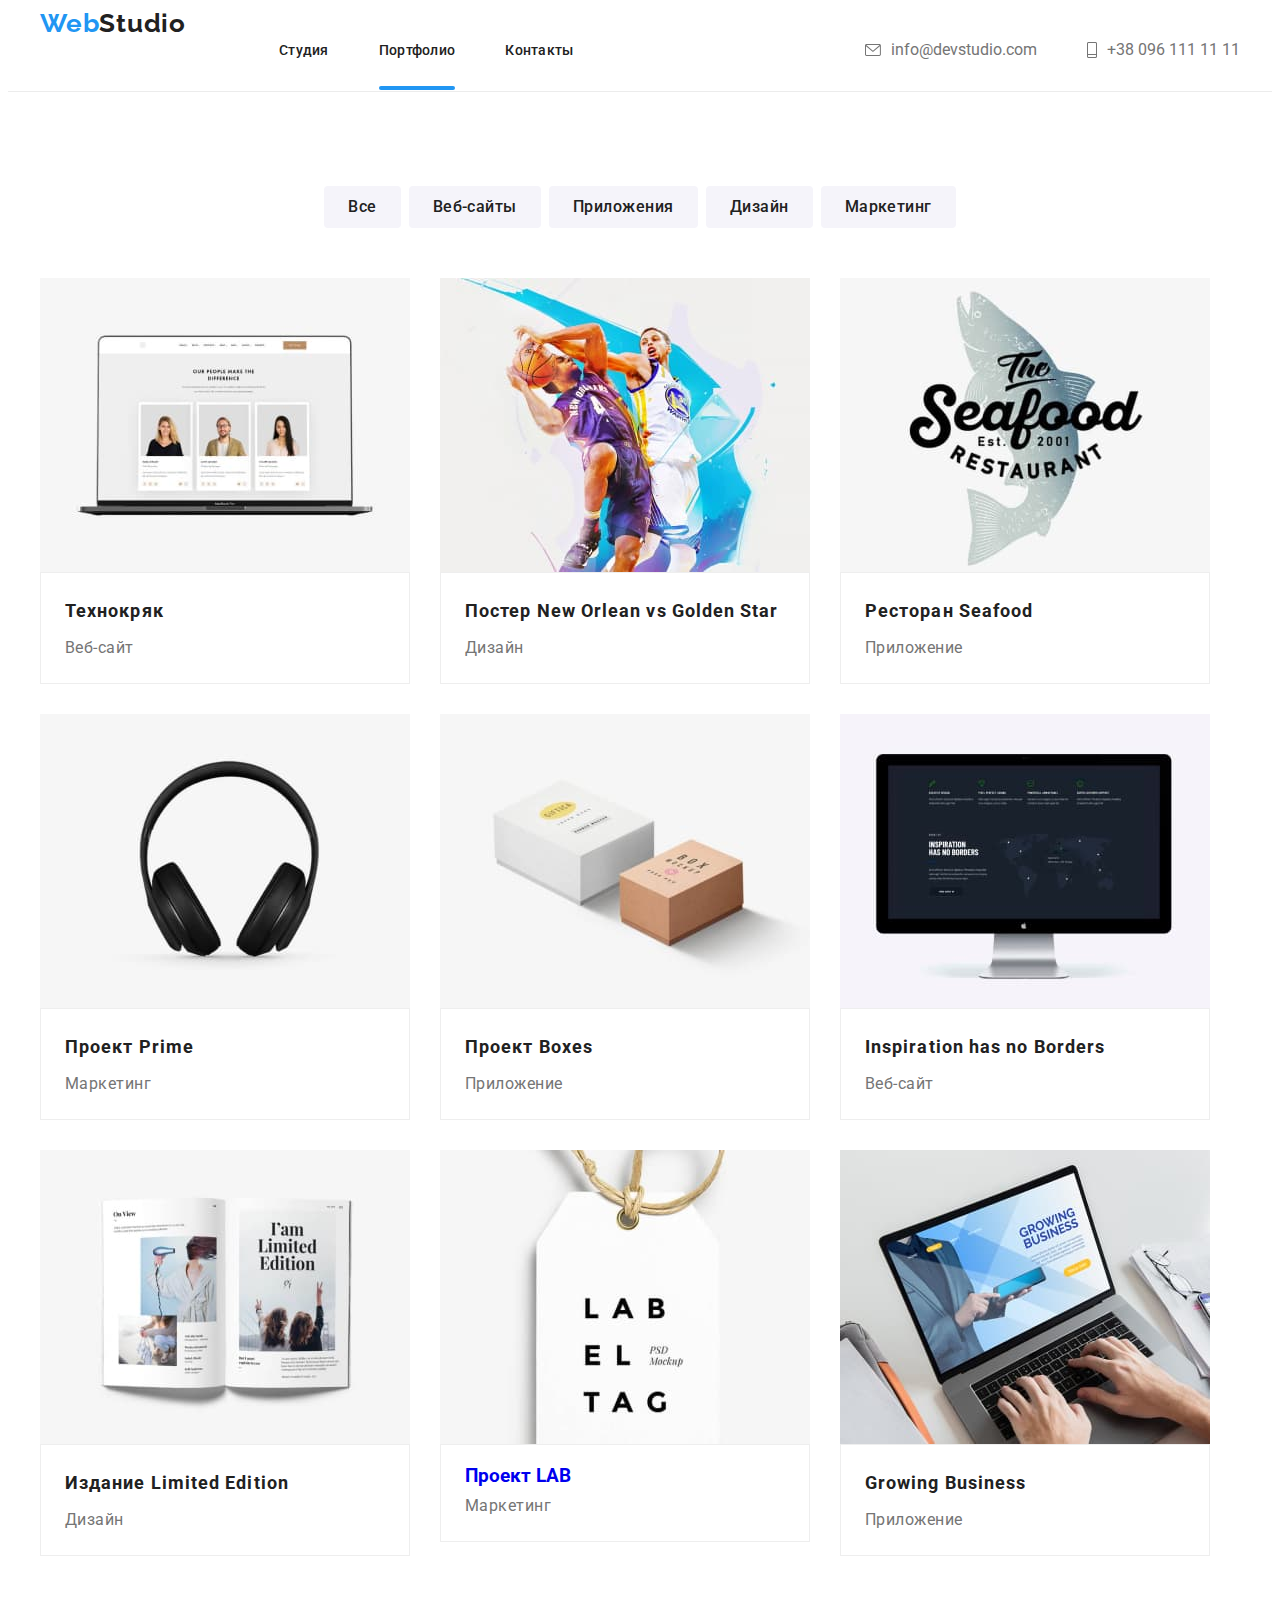
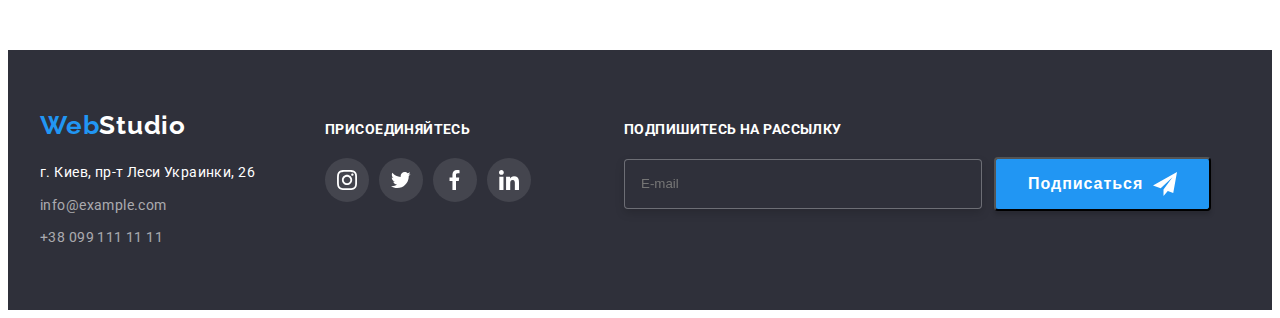
==== portfolio.html @ 409c5b89 "goit-markup-hw-07" ====
<!DOCTYPE html>
<html lang="ru">
<head>
    <meta charset="UTF-8">
    <meta http-equiv="X-UA-Compatible" content="IE=edge">
    <meta name="viewport" content="width=device-width, initial-scale=1.0">
    <title>Портфолио</title>
    <link rel="preconnect" href="https://fonts.googleapis.com">
    <link rel="preconnect" href="https://fonts.gstatic.com" crossorigin>
    <link href="https://fonts.googleapis.com/css2?family=Raleway:wght@700&family=Roboto:wght@400;500;700;900&display=swap"
        rel="stylesheet">
    <link rel="stylesheet" href="https://cdnjs.cloudflare.com/ajax/libs/modern-normalize/1.1.0/modern-normalize.min.css"
        integrity="sha512-wpPYUAdjBVSE4KJnH1VR1HeZfpl1ub8YT/NKx4PuQ5NmX2tKuGu6U/JRp5y+Y8XG2tV+wKQpNHVUX03MfMFn9Q=="
        crossorigin="anonymous" referrerpolicy="no-referrer" />
    <link rel="stylesheet" href="./css/main.min.css">
</head>

<body>
    <header class="header">
        <div class="container header-container">
            <nav class="header-nav">
                <a class="link header-nav__logo" href="/">Web<span class="header-nav-logo__studio">Studio</span></a>
                <ul class="list header-nav__list">
                    <li class="header-nav__item"><a class="link header-nav__link" href="./index.html">Студия</a></li>
                    <li class="header-nav__item"><a class="link header-nav__link current-link" href="">Портфолио</a></li>
                    <li class="header-nav__item"><a class="link header-nav__link" href="">Контакты</a></li>
                </ul>
            </nav>
            <div class="header-contacts">
                <ul class="list header-contacts__list">
                    <li class="header-contacts__item">
                        <a class="link header-contacts__icon-link" href="mailto:info@devstudio.com">
                            <svg class="header-contacts-icon-link__mail" width="16px" height="12px">
                                <use href="./images/icons.svg#icon-mail"></use>
                            </svg>
                            info@devstudio.com</a>
                    </li>
                
                    <li class="header-contacts__item">
                        <a class="link header-contacts__icon-link" href="tel:+380961111111">
                            <svg class="header-contacts-icon-link__phone" width="10px" height="16px">
                                <use href="./images/icons.svg#icon-phone"></use>
                            </svg>
                            +38 096 111 11 11
                        </a>
                    </li>
                
                </ul>
            </div>
        </div>
    </header>

    <main>
        <section class="section portfolio">
            <!--Этот заголовок будет спрятан-->
            <h1 class="portfolio__title visually-hidden">Портфолио</h1>
            <div class="container portfolio__buttons filter-buttons">
                <!--Этот заголовок будет спрятан-->
                <h2 class="filter-buttons__title visually-hidden">Кнопки фильтра</h2>
                <ul class="list filter-button__list">
                    <li class="filter-button__item"><button class="filter-button__button" type="button">Все</button></li>
                    <li  class="filter-button__item"><button class="filter-button__button" type="button">Веб-сайты</button></li>
                    <li  class="filter-button__item"><button class="filter-button__button" type="button">Приложения</button></li>
                    <li  class="filter-button__item"><button class="filter-button__button" type="button">Дизайн</button></li>
                    <li  class="filter-button__item"><button class="filter-button__button" type="button">Маркетинг</button></li>
                </ul><!--Этот заголовок будет спрятан-->
            </div>

            <div class="container portfolio-examples">
                <h2 class="portfolio-examples__main-title visually-hidden">Пpимеры работ</h2>
                <ul class="list portfolio-examples__list">
                    <li class="portfolio-examples__item">
                        <a class="link portfolio-examples__link" href="/">
                            <div class="portfolio-examples__item-wrapp">
                                <img src="./images/portfolio1.jpg" alt="Открытый ноутбук" width="370" height="294"/>
                                <p class="portfolio-examples-item__text">Технокряк это современная площадка распространения коронавируса. Компании используют эту
                                платформу для цифрового шпионажа и атак на защищённые сервера конкурентов.</p>
                            </div>
                            <div class="portfolio-examples__card">
                                <h3 class="portfolio-examples-card__title">Технокряк</h3>
                                <p class="portfolio-examples-card__text">Веб-сайт</p>
                            </div>
                        </a>
                    </li>

                    <li class="portfolio-examples__item">                                            
                        <a class="link portfolio-examples__link" href="/">
                            <div class="portfolio-examples__item-wrapp">
                                <img src="./images/portfolio2.jpg" alt="Два баскетболиста с мячем" width="370" height="294"/>
                                <p class="portfolio-examples-item__text">Технокряк это современная площадка распространения коронавируса. Компании используют эту
                                    платформу для цифрового шпионажа и атак на защищённые сервера конкурентов.</p>
                            </div>
                            <div class="portfolio-examples__card">
                                <h3 class="portfolio-examples-card__title">Постер New Orlean vs Golden Star</h3>
                                <p class="portfolio-examples-card__text">Дизайн</p>
                            </div> 
                        </a>
                    </li>

                    <li class="portfolio-examples__item">
                        <a class="link portfolio-examples__link" href="/">
                            <div class="portfolio-examples__item-wrapp">
                                <img src="./images/portfolio3.jpg" alt="Название ресторана с рыбой на заднем фоне" width="370" height="294"/>
                                <p class="portfolio-examples-item__text">Технокряк это современная площадка распространения коронавируса. Компании используют эту
                                    платформу для цифрового шпионажа и атак на защищённые сервера конкурентов.</p>
                            </div>
                            <div class="portfolio-examples__card">
                                <h3 class="portfolio-examples-card__title">Ресторан Seafood</h3>
                                <p class="portfolio-examples-card__text">Приложение</p>
                            </div>
                        </a>
                    </li>

                     <li class="portfolio-examples__item">
                         <a class="link portfolio-examples__link" href="/">
                            <div class="portfolio-examples__item-wrapp">
                                <img src="./images/portfolio4.jpg" alt="Наушники" width="370" height="294"/>
                                <p class="portfolio-examples-item__text">Технокряк это современная площадка распространения коронавируса. Компании используют эту
                                платформу для цифрового шпионажа и атак на защищённые сервера конкурентов.</p>
                            </div>
                            <div class="portfolio-examples__card">
                                <h3 class="portfolio-examples-card__title">Проект Prime</h3>
                                <p class="portfolio-examples-card__text">Маркетинг</p>
                            </div>
                        </a>
                     </li>

                    <li class="portfolio-examples__item">
                        <a class="link portfolio-examples__link" href="/">
                            <div class="portfolio-examples__item-wrapp">
                                <img src="./images/portfolio5.jpg" alt="Две коробочки на белом фоне" width="370" height="294"/>
                                <p class="portfolio-examples-item__text">Технокряк это современная площадка распространения коронавируса. Компании используют эту
                                платформу для цифрового шпионажа и атак на защищённые сервера конкурентов.</p>
                            </div>
                            <div class="portfolio-examples__card">
                                <h3 class="portfolio-examples-card__title">Проект Boxes</h3>
                                <p class="portfolio-examples-card__text">Приложение</p>
                            </div>
                        </a>
                    </li>

                    <li class="portfolio-examples__item">
                        <a class="link portfolio-examples__link" href="/">
                            <div class="portfolio-examples__item-wrapp">
                                <img src="./images/portfolio6.jpg" alt="Включеный монитор компютера" width="370" height="294"/>
                                <p class="portfolio-examples-item__text">Технокряк это современная площадка распространения коронавируса. Компании используют эту
                                платформу для цифрового шпионажа и атак на защищённые сервера конкурентов.</p>
                            </div>
                            <div class="portfolio-examples__card">
                                <h3 lang="en" class="portfolio-examples-card__title">Inspiration has no Borders</h3>
                                <p class="portfolio-examples-card__text">Веб-сайт</p>
                            </div>
                        </a> 
                    </li>

                    <li class="portfolio-examples__item">
                        <a class="link portfolio-examples__link" href="/">
                            <div class="portfolio-examples__item-wrapp">
                                <img src="./images/portfolio7.jpg" alt="Открытый журнал" width="370" height="294"/>
                                <p class="portfolio-examples-item__text">Технокряк это современная площадка распространения коронавируса. Компании используют эту
                                платформу для цифрового шпионажа и атак на защищённые сервера конкурентов.</p>
                            </div>
                            <div class="portfolio-examples__card">
                                <h3 class="portfolio-examples-card__title">Издание Limited Edition</h3>
                                <p class="portfolio-examples-card__text">Дизайн</p>
                            </div>
                        </a>
                    </li>

                    <li class="portfolio-examples__item">
                        <a class="link portfolio-examples__link" href="/">
                            <div class="portfolio-examples__item-wrapp">
                                <img src="./images/portfolio8.jpg" alt="Бирка" width="370" height="294"/>
                                <p class="portfolio-examples-item__text">Технокряк это современная площадка распространения коронавируса. Компании используют эту
                                платформу для цифрового шпионажа и атак на защищённые сервера конкурентов.</p>
                            </div>
                            <div class="portfolio-examples__card">
                                <h3 class=portfolio-examples-card__title">Проект LAB</h3>
                                <p class="portfolio-examples-card__text">Маркетинг</p>
                            </div>
                        </a>
                    </li>

                    <li class="portfolio-examples__item">
                        <a class="link portfolio-examples__link" href="/">
                            <div class="portfolio-examples__item-wrapp">
                                <img src="./images/portfolio9.jpg" alt="Кто-то работает за ноутбуком" width="370" height="294"/>
                                <p class="portfolio-examples-item__text">Технокряк это современная площадка распространения коронавируса. Компании используют эту
                                    платформу для цифрового шпионажа и атак на защищённые сервера конкурентов.</p>
                            </div>
                            <div class="portfolio-examples__card">
                                <h3 lang="en" class="portfolio-examples-card__title">Growing Business</h3>
                                <p class="portfolio-examples-card__text">Приложение</p>
                            </div>
                        </a>
                    </li>
                </ul>
            </div>
        </section>
    </main>
    <footer class="footer">
        <div class="container footer__wrap">
            <div class="footer__list">
                <address class="footer-list__address address">
                    <a class="link address__logo" href="/">Web<span class="address-logo__studio">Studio</span></a>
                    <ul class="list address__list">
                        <li class="address-list__item">
                            <a class="link address-list__maps" href="https://goo.gl/maps/sPVmuzEyMVxs1MJm6">г. Киев, пр-т Леси
                                Украинки, 26</a>
                        </li>
                        <li class="address-list__item">
                            <a class="link address-list__mail" href="mailto:info@example.com">info@example.com</a>
                        </li>
                        <li class="address-list__item">
                            <a class="link address-list__tel" href="tel:+380991111111">+38 099 111 11 11</a>
                        </li>
                    </ul>
                </address>
            </div>
            <div class="footer-social__wrap">
                <p class="footer-social__text">присоединяйтесь</p>
                <ul class="list footer-social__list social-list_background-dark">
                    <li class="footer-social__item">
                        <a class="footer-social__link" href="/">
                            <svg class="footer-social__icon">
                                <use href="./images/icons.svg#icon-instagram"></use>
                            </svg>
                        </a>
                    </li>
                    <li class="footer-social__item">
                        <a class="footer-social__link" href="/">
                            <svg class="footer-social__icon">
                                <use href="./images/icons.svg#icon-twitter"></use>
                            </svg>
                        </a>
                    </li>
            
                    <li class="footer-social__item">
                        <a class="footer-social__link" href="/">
                            <svg class="footer-social__icon">
                                <use href="./images/icons.svg#icon-facebook"></use>
                            </svg>
                        </a>
                    </li>
            
                    <li class="footer-social__item">
                        <a class="footer-social__link" href="/">
                            <svg class="footer-social__icon">
                                <use href="./images/icons.svg#icon-linkedin"></use>
                            </svg>
                        </a>
                    </li>
                </ul>
            </div>

            <div class="subscription__wrap">
                <p class="subscription__text">Подпишитесь на рассылку</p>
                <form action="#" class="subscription__form">
                    <input type="mail" name="subscription" placeholder="E-mail" class="subscription-form__input" />
                    <button type="submit" class="buton main-button subscription-form__button">Подписаться
                        <svg class="subscription-form-button__send" width="24" height="24">
                            <use href="./images/icons.svg#icon-send"></use>
                        </svg>
                    </button>
                </form>
            </div>
        </div>
    </footer>
</body>

</html>
---- css/main.min.css ----
:root{--main-title-color: #212121;--second-title-color: #ffffff;--third-title-color: #212121;--main-text-color: #757575;--second-text-color: #212121;--third-text-color: #ffffff;--fourth-text-color: rgba(255, 255, 255, 0.6);--accent-color: #2196f3;--main-button-color: #ffffff;--main-header-text-color: #212121;--second-header-text-color: #757575;--main-icon-color: #757575;--second-icon-color: #ffffff;--background-main-color: #f5f4fa;--background-second-color: #ffffff}body{font-family:"Roboto", sans-serif;color:#757575}p,h1,h2,h3,h4,h5,h6{margin:0}ul{margin:0;padding:0}.container{width:1200px;padding-left:15px;padding-right:15px;margin:0 auto}button.button{cursor:pointer;min-width:200px;min-height:50px}img{display:block}.list{list-style:none}.link{text-decoration:none}.visually-hidden{position:absolute;white-space:nowrap;width:1px;height:1px;overflow:hidden;border:0;padding:0;clip:rect(0 0 0 0);-webkit-clip-path:inset(50%);clip-path:inset(50%);margin:-1px}.section{padding-top:94px;padding-bottom:94px}.header{border-bottom:1px solid #ececec}.header-container{display:-webkit-box;display:-ms-flexbox;display:flex;-webkit-box-align:center;-ms-flex-align:center;align-items:center}.header-nav__logo{font-family:Raleway;font-weight:700;font-size:26px;line-height:1.19;letter-spacing:0.03em;color:var(--accent-color);padding:25 0}.header-nav-logo__studio{margin-right:93px;color:var(--main-header-text-color)}.header-nav__list{display:-webkit-box;display:-ms-flexbox;display:flex;-webkit-box-align:center;-ms-flex-align:center;align-items:center}.header-nav{display:-webkit-box;display:-ms-flexbox;display:flex}.header-nav__item{padding:32px 0}.header-nav__item:not(:last-child){margin-right:50px}.header-nav__link{position:relative;color:var(--main-header-text-color);font-weight:500;font-size:14px;line-height:1.14;letter-spacing:0.02em;-webkit-transition-property:color;transition-property:color;-webkit-transition-duration:250ms;transition-duration:250ms;-webkit-transition-timing-function:cubic-bezier(0.4, 0, 0.2, 1);transition-timing-function:cubic-bezier(0.4, 0, 0.2, 1)}.header-nav__link:focus,.header-nav__link:hover{color:var(--accent-color)}.current-link::after{position:absolute;content:"";width:100%;height:4px;background-color:var(--accent-color);border-radius:2px;display:block;bottom:0}.header-nav__item .header-contacts__list a{font-weight:500;font-size:14px;line-height:1.14;letter-spacing:0.02em;color:var(--second-header-text-color)}.header-contacts__list{display:-webkit-box;display:-ms-flexbox;display:flex;-webkit-box-pack:center;-ms-flex-pack:center;justify-content:center;-webkit-box-align:center;-ms-flex-align:center;align-items:center;margin:0}.header-contacts-icon-link__mail,.header-contacts-icon-link__phone{fill:currentColor;margin-right:10px}.header-contacts__icon-link{display:-webkit-box;display:-ms-flexbox;display:flex;-webkit-box-pack:center;-ms-flex-pack:center;justify-content:center;-webkit-box-align:center;-ms-flex-align:center;align-items:center;padding:32px 0;margin-bottom:0;color:var(--main-icon-color);-webkit-transition-property:color;transition-property:color;-webkit-transition-duration:250ms;transition-duration:250ms;-webkit-transition-timing-function:cubic-bezier(0.4, 0, 0.2, 1);transition-timing-function:cubic-bezier(0.4, 0, 0.2, 1)}.header-contacts__icon-link:hover,.header-contacts__icon-link:focus{color:var(--accent-color)}.header-contacts{margin-left:auto}.header-contacts__item:not(:last-child){margin-right:50px}.header-nav__link{padding:32px 0}.link.contact{margin-left:10px}.hero{padding-top:200px;padding-bottom:200px;background-color:#2f303a;max-width:1600px;margin-right:auto;margin-left:auto;background-color:#fff;background-image:-webkit-gradient(linear, left top, left bottom, from(rgba(47,48,58,0.4)), to(rgba(47,48,58,0.4))),url(../images/hero-photo.jpg);background-image:linear-gradient(rgba(47,48,58,0.4), rgba(47,48,58,0.4)),url(../images/hero-photo.jpg);background-repeat:no-repeat;background-position:center;-webkit-box-flex:1;-ms-flex-positive:1;flex-grow:1}.hero__title{max-width:696px;font-weight:900;font-size:44px;line-height:1.36;text-align:center;letter-spacing:0.06em;text-transform:uppercase;color:var(--second-title-color);margin:0 auto;margin-bottom:30px}.main-button{font-weight:700;font-size:16px;line-height:1.87;display:-webkit-box;display:-ms-flexbox;display:flex;-webkit-box-align:center;-ms-flex-align:center;align-items:center;text-align:center;letter-spacing:0.06em;color:var(--main-button-color);background-color:#2196f3;-webkit-box-shadow:0px 4px 4px rgba(0,0,0,0.15);box-shadow:0px 4px 4px rgba(0,0,0,0.15);border-radius:4px;display:block;margin:0 auto;padding:10px 32px;cursor:pointer}.section.particular{padding-bottom:0px}.particular-list{display:-webkit-box;display:-ms-flexbox;display:flex}.particular-list__item:not(:last-child){margin-right:30px}.particular-list__title{font-weight:700;font-size:14px;line-height:1.14;letter-spacing:0.03em;text-transform:uppercase;color:var(--second-text-color);margin-bottom:10px;margin-top:30px}.particular-list__text{font-size:14px;line-height:1.71;letter-spacing:0.03em}.particular-list__button{width:270px;height:120px;background:var(--background-main-color);border-radius:4px;padding:0;border:transparent}.button-icon__antenna,.button-icon__clock,.button-icon__graph,.button-icon__astronaut{width:70px;height:70px}.we-do__title{font-weight:700;font-size:36px;line-height:1.17;text-align:center;letter-spacing:0.03em;color:var(--second-text-color);margin-bottom:50px}.we-do-list{display:-webkit-box;display:-ms-flexbox;display:flex;-webkit-box-align:center;-ms-flex-align:center;align-items:center;margin:0 auto;padding:0}.we-do-list__item{position:relative;width:calc((100% - 60px) / 3)}.we-do-list__item:not(:last-child){margin-right:30px}.we-do-list__box{position:absolute;width:370px;height:70px;background:rgba(47,48,58,0.8);bottom:0}.we-do-list__text{font-weight:700;font-size:14px;line-height:16px;text-align:center;letter-spacing:0.03em;text-transform:uppercase;padding-top:27px;color:var(--third-text-color)}.teams{background-color:var(--background-main-color)}.teams__main-title{font-weight:700;font-size:36px;line-height:1.17;text-align:center;letter-spacing:0.03em;color:var(--main-title-color);margin-bottom:50px}.teams-card__second-title{font-weight:500;font-size:16px;line-height:1.19;text-align:center;letter-spacing:0.03em;color:var(--main-title-color);margin-bottom:10px}.teams-list{display:-webkit-box;display:-ms-flexbox;display:flex;-ms-flex-wrap:wrap;flex-wrap:wrap}.teams-list__item{-ms-flex-preferred-size:calc((100% - 3 * 30px) / 4);flex-basis:calc((100% - 3 * 30px) / 4);background-color:#ffffff;-webkit-box-shadow:0px 1px 3px rgba(0,0,0,0.12),0px 1px 1px rgba(0,0,0,0.14),0px 2px 1px rgba(0,0,0,0.2);box-shadow:0px 1px 3px rgba(0,0,0,0.12),0px 1px 1px rgba(0,0,0,0.14),0px 2px 1px rgba(0,0,0,0.2);border-radius:0px 0px 4px 4px}.teams-list__item:not(:last-child){margin-right:30px}.teams-card__text{font-size:16px;line-height:1.19;text-align:center;letter-spacing:0.03em}.teams-card{display:block;padding-top:30px;padding-bottom:30px}.social-list_background_light{display:-webkit-box;display:-ms-flexbox;display:flex;-webkit-box-pack:center;-ms-flex-pack:center;justify-content:center;-webkit-box-align:center;-ms-flex-align:center;align-items:center;padding-top:16px}.social-list__item{display:-webkit-box;display:-ms-flexbox;display:flex;-webkit-box-align:center;-ms-flex-align:center;align-items:center;-webkit-box-pack:center;-ms-flex-pack:center;justify-content:center}.social-list__item:not(:last-child){margin-right:10px}.social-list__link{display:-webkit-box;display:-ms-flexbox;display:flex;-webkit-box-pack:center;-ms-flex-pack:center;justify-content:center;-webkit-box-align:center;-ms-flex-align:center;align-items:center;fill:#afb1b8;width:44px;height:44px;border-radius:50%;border-color:transparent;-webkit-transition-property:fill, background-color;transition-property:fill, background-color;-webkit-transition-duration:250ms;transition-duration:250ms;-webkit-transition-timing-function:cubic-bezier(0.4, 0, 0.2, 1);transition-timing-function:cubic-bezier(0.4, 0, 0.2, 1)}.social-list__link:hover,.social-list__link:focus{fill:var(--main-button-color);background-color:var(--accent-color)}.clients__title{font-size:36px;line-height:42px;text-align:center;letter-spacing:0.03em;color:var(--main-title-color);margin-bottom:50px}.clients__list{display:-webkit-box;display:-ms-flexbox;display:flex;-webkit-box-pack:center;-ms-flex-pack:center;justify-content:center;-webkit-box-align:center;-ms-flex-align:center;align-items:center}.client-list__item{display:-webkit-box;display:-ms-flexbox;display:flex;-webkit-box-pack:center;-ms-flex-pack:center;justify-content:center;-webkit-box-align:center;-ms-flex-align:center;align-items:center;border:1px solid #afb1b8;-webkit-box-sizing:border-box;box-sizing:border-box;border-radius:4px;width:170px;height:92px;fill:#afb1b8}.client-list__item:not(:last-child){margin-right:30px}.client-list__link{display:-webkit-box;display:-ms-flexbox;display:flex;-webkit-box-align:center;-ms-flex-align:center;align-items:center;-webkit-box-pack:center;-ms-flex-pack:center;justify-content:center;width:100%;height:100%;-webkit-box-sizing:border-box;box-sizing:border-box;border-radius:4px;border:1px solid #afb1b8;fill:#afb1b8;-webkit-transition-property:border, fill;transition-property:border, fill;-webkit-transition-duration:250ms;transition-duration:250ms;-webkit-transition-timing-function:cubic-bezier(0.4, 0, 0.2, 1);transition-timing-function:cubic-bezier(0.4, 0, 0.2, 1)}.client-list__link:focus,.client-list__link:hover{fill:var(--accent-color);border:1px solid var(--accent-color)}.client-list__logo{width:106px;height:60px}.footer{display:-webkit-box;display:-ms-flexbox;display:flex;padding-top:60px;padding-bottom:60px;background:#2f303a}.footer__wrap{display:-webkit-box;display:-ms-flexbox;display:flex;-webkit-box-align:baseline;-ms-flex-align:baseline;align-items:baseline}.address__logo{display:block;font-family:Raleway;font-style:normal;font-weight:bold;font-weight:700;font-size:26px;line-height:1.19;letter-spacing:0.03em;color:var(--accent-color);background-color:#2f303a;margin-bottom:20px}.address-logo__studio{color:var(--third-text-color)}.address-list__maps{display:block;font-style:normal;font-weight:normal;font-size:14px;line-height:1.71;letter-spacing:0.03em;color:var(--third-text-color);background:#2f303a;margin-bottom:9px}.address-list__mail{display:block;font-style:normal;font-weight:normal;font-size:14px;line-height:1.71;letter-spacing:0.03em;color:rgba(255,255,255,0.6);background:#2f303a;margin-bottom:9px}.address-list__tel{display:block;font-style:normal;font-weight:normal;font-size:14px;line-height:1.71;letter-spacing:0.03em;color:rgba(255,255,255,0.6);background:#2f303a}.social-list_background-dark{display:-webkit-box;display:-ms-flexbox;display:flex;-webkit-box-pack:left;-ms-flex-pack:left;justify-content:left;-webkit-box-align:center;-ms-flex-align:center;align-items:center}.footer-social__wrap{margin-left:70px;-webkit-box-align:center;-ms-flex-align:center;align-items:center;padding:0;margin-bottom:0}.footer-social__text{font-weight:700;font-size:14px;line-height:1.14;letter-spacing:0.03em;text-transform:uppercase;color:var(--third-text-color);margin-bottom:20px}.footer-social__item{display:-webkit-box;display:-ms-flexbox;display:flex;width:44px;height:44px;-webkit-box-pack:center;-ms-flex-pack:center;justify-content:center;-webkit-box-align:center;-ms-flex-align:center;align-items:center}.footer-social__item:not(:last-child){margin-right:10px}.footer-social__link{display:-webkit-box;display:-ms-flexbox;display:flex;-webkit-box-align:center;-ms-flex-align:center;align-items:center;-webkit-box-pack:center;-ms-flex-pack:center;justify-content:center;width:100%;height:100%;border-radius:50%;background:rgba(255,255,255,0.1);-webkit-transition-property:fill, background-color;transition-property:fill, background-color;-webkit-transition-duration:250ms;transition-duration:250ms;-webkit-transition-timing-function:cubic-bezier(0.4, 0, 0.2, 1);transition-timing-function:cubic-bezier(0.4, 0, 0.2, 1)}.footer-social__link:hover,.footer-social__link:focus{fill:var(--second-icon-color);background-color:var(--accent-color)}.footer-social__icon{width:20px;height:20px;fill:var(--second-icon-color)}.subscription__wrap{margin-left:93px}.subscription__text{font-weight:700;font-size:14px;line-height:16px;letter-spacing:0.03em;text-transform:uppercase;color:var(--main-button-color);margin-bottom:20px}.subscription__form{display:-webkit-box;display:-ms-flexbox;display:flex;-webkit-box-align:center;-ms-flex-align:center;align-items:center;-webkit-box-pack:start;-ms-flex-pack:start;justify-content:start}.subscription-form__input{width:358px;height:50px;border:1px solid rgba(255,255,255,0.3);-webkit-box-sizing:border-box;box-sizing:border-box;-webkit-filter:drop-shadow(0px 4px 4px rgba(0,0,0,0.15));filter:drop-shadow(0px 4px 4px rgba(0,0,0,0.15));border-radius:4px;padding:15px 16px;outline:none;background-color:#2f303a;color:var(--main-button-color)}.subscription-form__button{margin-top:0;margin-bottom:0;margin-left:12px;display:-webkit-box;display:-ms-flexbox;display:flex}.subscription-form-button__send{margin-top:0;margin-left:10px}.filter-button__button{font-family:inherit;font-weight:500;font-size:16px;line-height:1.62;text-align:center;letter-spacing:0.03em;border-color:transparent;color:var(--second-text-color);-webkit-transition-property:background-color, border-radius, -webkit-box-shadow;transition-property:background-color, border-radius, -webkit-box-shadow;transition-property:background-color, box-shadow, border-radius;transition-property:background-color, box-shadow, border-radius, -webkit-box-shadow;-webkit-transition-duration:250ms;transition-duration:250ms;-webkit-transition-timing-function:cubic-bezier(0.4, 0, 0.2, 1);transition-timing-function:cubic-bezier(0.4, 0, 0.2, 1)}.filter-button__button:hover,.filter-button__button:focus{background-color:#2196f3;-webkit-box-shadow:0px 3px 1px rgba(0,0,0,0.1),0px 1px 2px rgba(0,0,0,0.08),0px 2px 2px rgba(0,0,0,0.12);box-shadow:0px 3px 1px rgba(0,0,0,0.1),0px 1px 2px rgba(0,0,0,0.08),0px 2px 2px rgba(0,0,0,0.12);border-radius:4px;color:var(--second-icon-color)}.portfolio__buttons{margin-bottom:50px}.filter-button__list{display:-webkit-box;display:-ms-flexbox;display:flex;-webkit-box-pack:center;-ms-flex-pack:center;justify-content:center}.filter-button__item:not(:last-child){margin-right:8px}.filter-button__button{min-width:73px;min-height:38px;padding:6px 22px;background:var(--background-main-color);border-radius:4px}.portfolio-examples-card__title{font-weight:700;font-size:18px;line-height:2;letter-spacing:0.06em;color:var(--main-title-color)}.portfolio-examples-card__text{font-size:16px;line-height:1.87;letter-spacing:0.03em;margin-top:4px;color:var(--main-text-color)}.portfolio-examples__list{display:-webkit-box;display:-ms-flexbox;display:flex;-ms-flex-wrap:wrap;flex-wrap:wrap;margin-left:-30px;margin-top:-30px}.portfolio-examples__list>.portfolio-examples__item{position:relative;-ms-flex-preferred-size:calc(100% / 3)-30px;flex-basis:calc(100% / 3)-30px;margin-left:30px;margin-top:30px}.portfolio-examples__card{padding:20px 24px;background:#ffffff;border:1px solid #eeeeee;-webkit-box-sizing:border-box;box-sizing:border-box}.portfolio-examples__item{-webkit-transition-property:-webkit-box-shadow, -webkit-transform;transition-property:-webkit-box-shadow, -webkit-transform;transition-property:box-shadow, transform;transition-property:box-shadow, transform, -webkit-box-shadow, -webkit-transform;-webkit-transition-duration:250ms;transition-duration:250ms;-webkit-transition-timing-function:cubic-bezier(0.4, 0, 0.2, 1);transition-timing-function:cubic-bezier(0.4, 0, 0.2, 1)}.portfolio-examples__item:focus,.portfolio-examples__item:hover{-webkit-box-shadow:0px 1px 1px rgba(0,0,0,0.12),0px 4px 4px rgba(0,0,0,0.06),1px 4px 6px rgba(0,0,0,0.16);box-shadow:0px 1px 1px rgba(0,0,0,0.12),0px 4px 4px rgba(0,0,0,0.06),1px 4px 6px rgba(0,0,0,0.16)}.portfolio-examples__item-wrapp{position:relative;overflow:hidden}.portfolio-examples-item__text{position:absolute;content:"";width:100%;height:100%;top:0;left:0;background-color:rgba(33,150,243,0.9);padding:63px 24px;font-size:18px;line-height:1.56;letter-spacing:0.03em;color:var(--third-text-color);-webkit-transform:translateY(100%);transform:translateY(100%);-webkit-transition-property:-webkit-transform;transition-property:-webkit-transform;transition-property:transform;transition-property:transform, -webkit-transform;-webkit-transition-duration:250ms;transition-duration:250ms;-webkit-transition-timing-function:cubic-bezier(0.4, 0, 0.2, 1);transition-timing-function:cubic-bezier(0.4, 0, 0.2, 1);opacity:1}.portfolio-examples__link:hover .portfolio-examples-item__text,.portfolio-examples__link:focus .portfolio-examples-item__text{opacity:1;-webkit-transform:translateY(0%);transform:translateY(0%)}.backdrop.is-hidden{opacity:0;pointer-events:none;visibility:hidden}.backdrop{width:100%;height:100%;background-color:rgba(0,0,0,0.2);position:fixed;top:0;left:0;opacity:1;visibility:visible;-webkit-transition:opacity 1250ms cubic-bezier(0.4, 0, 0.2, 1),visibility 1250ms cubic-bezier(0.4, 0, 0.2, 1);transition:opacity 1250ms cubic-bezier(0.4, 0, 0.2, 1),visibility 1250ms cubic-bezier(0.4, 0, 0.2, 1)}.modal{position:absolute;top:50%;left:50%;-webkit-transform:translate(-50%, -50%) scale(1);transform:translate(-50%, -50%) scale(1);width:528px;height:581px;background-color:var(--background-second-color);-webkit-box-shadow:0px 1px 3px rgba(0,0,0,0.12),0px 1px 1px rgba(0,0,0,0.14),0px 2px 1px rgba(0,0,0,0.2);box-shadow:0px 1px 3px rgba(0,0,0,0.12),0px 1px 1px rgba(0,0,0,0.14),0px 2px 1px rgba(0,0,0,0.2);border-radius:4px;-webkit-box-pack:end;-ms-flex-pack:end;justify-content:flex-end;padding:40px}button.modal__icon{position:absolute;display:-webkit-box;display:-ms-flexbox;display:flex;width:30px;height:30px;background-color:var(--background-second-color);border:1px solid rgba(0,0,0,0.1);-webkit-box-sizing:border-box;box-sizing:border-box;border-radius:50%;top:8px;right:8px;-webkit-box-pack:center;-ms-flex-pack:center;justify-content:center;-webkit-box-align:center;-ms-flex-align:center;align-items:center}.modal-icon__cancel{width:11px;height:11px;fill:#000000;-webkit-transition-property:fill;transition-property:fill;-webkit-transition-duration:250ms;transition-duration:250ms;-webkit-transition-timing-function:cubic-bezier(0.4, 0, 0.2, 1);transition-timing-function:cubic-bezier(0.4, 0, 0.2, 1)}.modal__icon:focus .modal-icon__cancel,.modal__icon:hover .modal-icon__cancel{fill:var(--accent-color)}.modal__text{font-weight:bold;font-size:20px;line-height:1.15;text-align:center;letter-spacing:0.03em;margin-bottom:12px;color:var(--second-text-color)}.modal__field{margin-bottom:10px}.modal__user-items{font-size:12px;line-height:14px;letter-spacing:0.01em;color:var(--main-text-color);display:block;margin-bottom:4px}.modal__input-wrap{position:relative}.modal-input-wrap__input{width:448px;height:40px;border:1px solid rgba(33,33,33,0.2);-webkit-box-sizing:border-box;box-sizing:border-box;border-radius:4px;padding:14px 15px 14px 42px;outline:none;-webkit-transition-property:border-color;transition-property:border-color;-webkit-transition-duration:250ms;transition-duration:250ms;-webkit-transition-timing-function:cubic-bezier(0.4, 0, 0.2, 1);transition-timing-function:cubic-bezier(0.4, 0, 0.2, 1)}.modal-input-wrap__input:focus{border-color:var(--accent-color)}.modal-input-wrap__input::-webkit-input-placeholder{font-size:14px;line-height:16px;letter-spacing:0.01em;color:rgba(117,117,117,0.5)}.modal-input-wrap__input:-ms-input-placeholder{font-size:14px;line-height:16px;letter-spacing:0.01em;color:rgba(117,117,117,0.5)}.modal-input-wrap__input::-ms-input-placeholder{font-size:14px;line-height:16px;letter-spacing:0.01em;color:rgba(117,117,117,0.5)}.modal-input-wrap__input::placeholder{font-size:14px;line-height:16px;letter-spacing:0.01em;color:rgba(117,117,117,0.5)}.modal-input-wrap__icon{position:absolute;top:50%;-webkit-transform:translateY(-50%);transform:translateY(-50%);left:15px;margin:0;-webkit-transition-property:fill;transition-property:fill;-webkit-transition-duration:250ms;transition-duration:250ms;-webkit-transition-timing-function:cubic-bezier(0.4, 0, 0.2, 1);transition-timing-function:cubic-bezier(0.4, 0, 0.2, 1)}.modal-input-wrap__input:focus+.modal-input-wrap__icon{fill:var(--accent-color)}.modal-comment__textarea{width:448px;height:120px;left:576px;top:518px;border:1px solid rgba(33,33,33,0.2);-webkit-box-sizing:border-box;box-sizing:border-box;border-radius:4px;padding:12px 16px;margin-top:4px;outline:none;resize:none;-webkit-transition-property:border-color;transition-property:border-color;-webkit-transition-duration:250ms;transition-duration:250ms;-webkit-transition-timing-function:cubic-bezier(0.4, 0, 0.2, 1);transition-timing-function:cubic-bezier(0.4, 0, 0.2, 1)}.modal-comment__textarea:focus{border-color:var(--accent-color)}.checkbox{margin-top:20px}.checkbox__text{font-size:14px;line-height:1.71;letter-spacing:0.03em;color:var(--main-text-color);padding-left:7px;display:-webkit-box;display:-ms-flexbox;display:flex;-webkit-box-align:center;-ms-flex-align:center;align-items:center}.checkbox__box{width:16px;height:15px;border:2px solid #212121;border-radius:2px;margin-right:7px;display:-webkit-box;display:-ms-flexbox;display:flex;-webkit-box-align:center;-ms-flex-align:center;align-items:center;-webkit-box-pack:center;-ms-flex-pack:center;justify-content:center;-webkit-transition-property:background-color, border;transition-property:background-color, border;-webkit-transition-duration:250ms;transition-duration:250ms;-webkit-transition-timing-function:cubic-bezier(0.4, 0, 0.2, 1);transition-timing-function:cubic-bezier(0.4, 0, 0.2, 1)}.checkbox__icon-policy{fill:var(--second-icon-color)}.checkbox__policy-agree:checked+.checkbox__text .checkbox__box{background-color:var(--accent-color);border:none}.checkbox-box-polisy-document__link{color:#2196f3;margin-left:4px}
/*# sourceMappingURL=main.min.css.map */
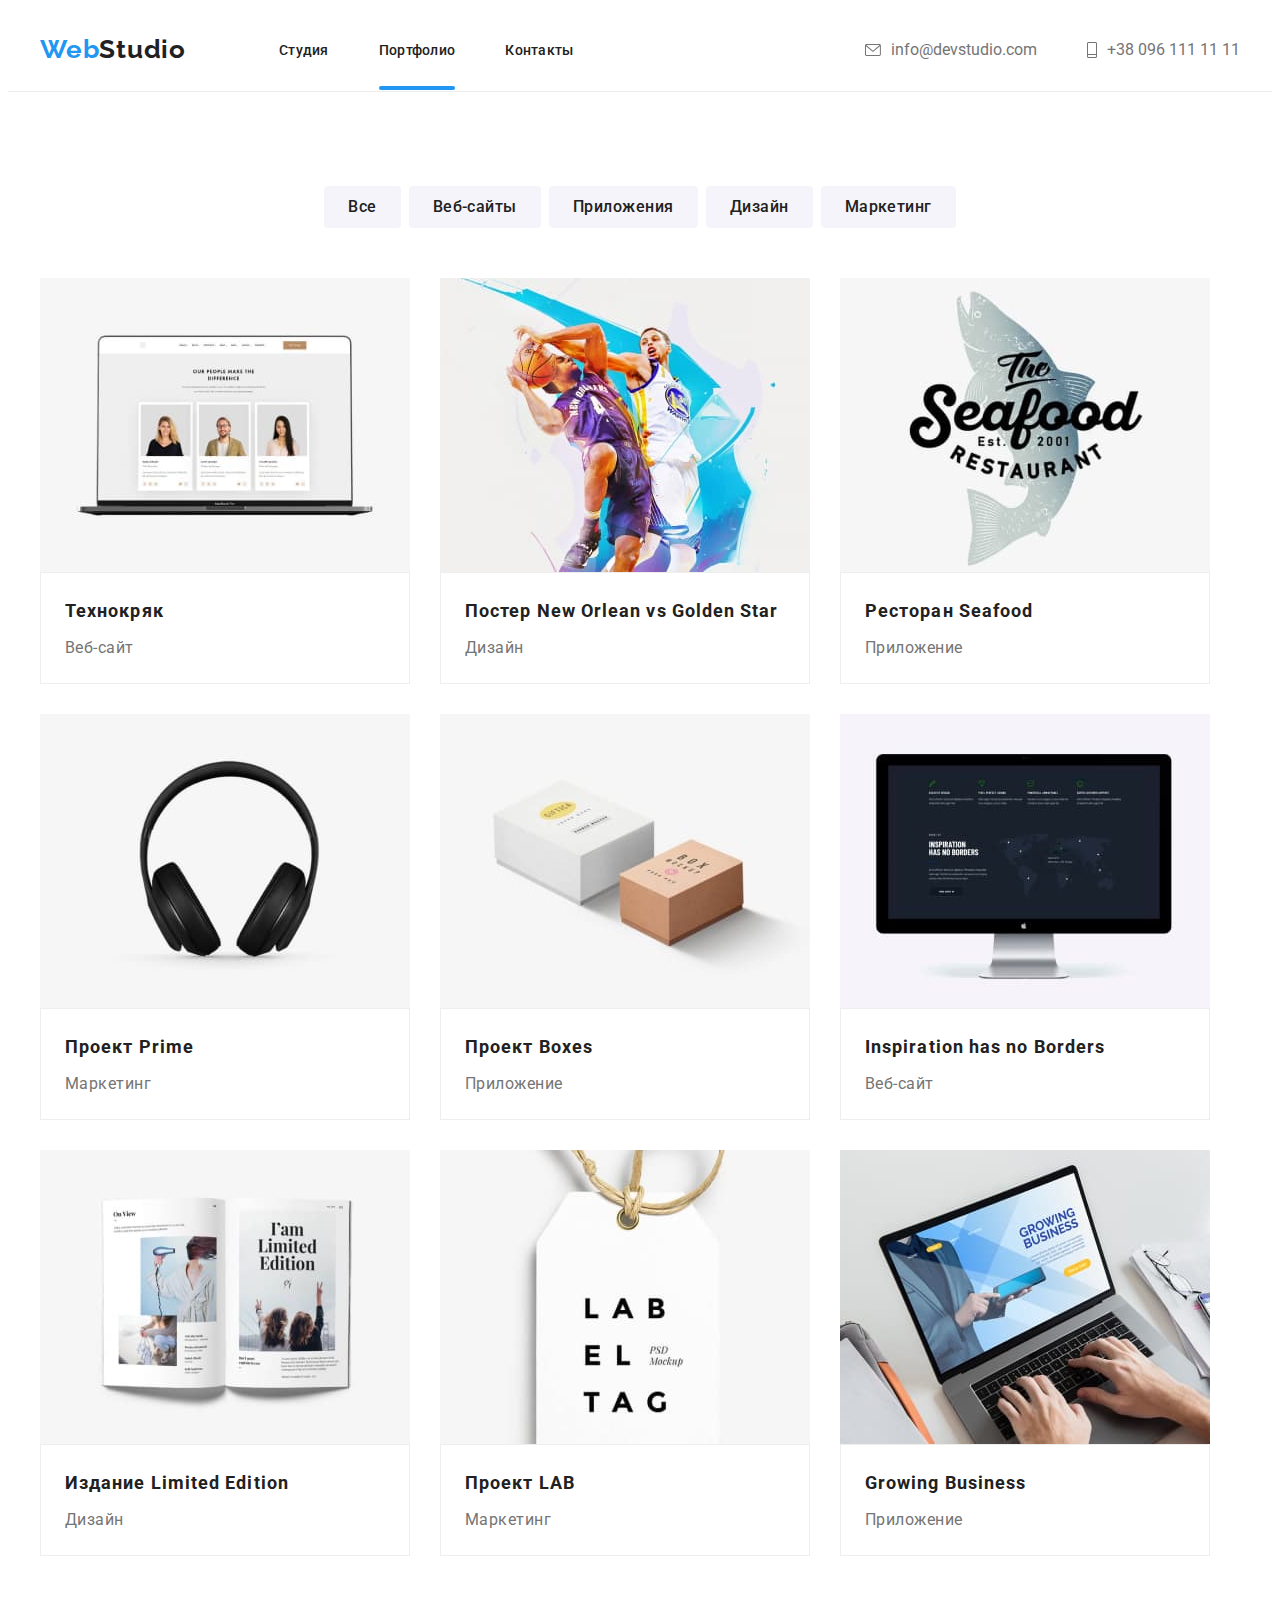
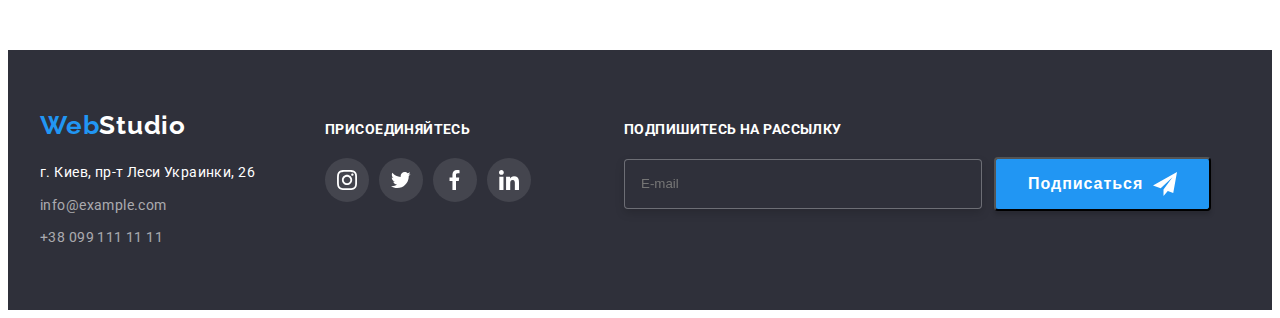
==== commit 0ab5dd2e: "goit-markup-hw-07-change" ====
--- a/portfolio.html
+++ b/portfolio.html
@@ -175,7 +175,7 @@
                                 платформу для цифрового шпионажа и атак на защищённые сервера конкурентов.</p>
                             </div>
                             <div class="portfolio-examples__card">
-                                <h3 class=portfolio-examples-card__title">Проект LAB</h3>
+                                <h3 class="portfolio-examples-card__title">Проект LAB</h3>
                                 <p class="portfolio-examples-card__text">Маркетинг</p>
                             </div>
                         </a>
--- a/css/main.min.css
+++ b/css/main.min.css
@@ -1,2 +1,2 @@
-:root{--main-title-color: #212121;--second-title-color: #ffffff;--third-title-color: #212121;--main-text-color: #757575;--second-text-color: #212121;--third-text-color: #ffffff;--fourth-text-color: rgba(255, 255, 255, 0.6);--accent-color: #2196f3;--main-button-color: #ffffff;--main-header-text-color: #212121;--second-header-text-color: #757575;--main-icon-color: #757575;--second-icon-color: #ffffff;--background-main-color: #f5f4fa;--background-second-color: #ffffff}body{font-family:"Roboto", sans-serif;color:#757575}p,h1,h2,h3,h4,h5,h6{margin:0}ul{margin:0;padding:0}.container{width:1200px;padding-left:15px;padding-right:15px;margin:0 auto}button.button{cursor:pointer;min-width:200px;min-height:50px}img{display:block}.list{list-style:none}.link{text-decoration:none}.visually-hidden{position:absolute;white-space:nowrap;width:1px;height:1px;overflow:hidden;border:0;padding:0;clip:rect(0 0 0 0);-webkit-clip-path:inset(50%);clip-path:inset(50%);margin:-1px}.section{padding-top:94px;padding-bottom:94px}.header{border-bottom:1px solid #ececec}.header-container{display:-webkit-box;display:-ms-flexbox;display:flex;-webkit-box-align:center;-ms-flex-align:center;align-items:center}.header-nav__logo{font-family:Raleway;font-weight:700;font-size:26px;line-height:1.19;letter-spacing:0.03em;color:var(--accent-color);padding:25 0}.header-nav-logo__studio{margin-right:93px;color:var(--main-header-text-color)}.header-nav__list{display:-webkit-box;display:-ms-flexbox;display:flex;-webkit-box-align:center;-ms-flex-align:center;align-items:center}.header-nav{display:-webkit-box;display:-ms-flexbox;display:flex}.header-nav__item{padding:32px 0}.header-nav__item:not(:last-child){margin-right:50px}.header-nav__link{position:relative;color:var(--main-header-text-color);font-weight:500;font-size:14px;line-height:1.14;letter-spacing:0.02em;-webkit-transition-property:color;transition-property:color;-webkit-transition-duration:250ms;transition-duration:250ms;-webkit-transition-timing-function:cubic-bezier(0.4, 0, 0.2, 1);transition-timing-function:cubic-bezier(0.4, 0, 0.2, 1)}.header-nav__link:focus,.header-nav__link:hover{color:var(--accent-color)}.current-link::after{position:absolute;content:"";width:100%;height:4px;background-color:var(--accent-color);border-radius:2px;display:block;bottom:0}.header-nav__item .header-contacts__list a{font-weight:500;font-size:14px;line-height:1.14;letter-spacing:0.02em;color:var(--second-header-text-color)}.header-contacts__list{display:-webkit-box;display:-ms-flexbox;display:flex;-webkit-box-pack:center;-ms-flex-pack:center;justify-content:center;-webkit-box-align:center;-ms-flex-align:center;align-items:center;margin:0}.header-contacts-icon-link__mail,.header-contacts-icon-link__phone{fill:currentColor;margin-right:10px}.header-contacts__icon-link{display:-webkit-box;display:-ms-flexbox;display:flex;-webkit-box-pack:center;-ms-flex-pack:center;justify-content:center;-webkit-box-align:center;-ms-flex-align:center;align-items:center;padding:32px 0;margin-bottom:0;color:var(--main-icon-color);-webkit-transition-property:color;transition-property:color;-webkit-transition-duration:250ms;transition-duration:250ms;-webkit-transition-timing-function:cubic-bezier(0.4, 0, 0.2, 1);transition-timing-function:cubic-bezier(0.4, 0, 0.2, 1)}.header-contacts__icon-link:hover,.header-contacts__icon-link:focus{color:var(--accent-color)}.header-contacts{margin-left:auto}.header-contacts__item:not(:last-child){margin-right:50px}.header-nav__link{padding:32px 0}.link.contact{margin-left:10px}.hero{padding-top:200px;padding-bottom:200px;background-color:#2f303a;max-width:1600px;margin-right:auto;margin-left:auto;background-color:#fff;background-image:-webkit-gradient(linear, left top, left bottom, from(rgba(47,48,58,0.4)), to(rgba(47,48,58,0.4))),url(../images/hero-photo.jpg);background-image:linear-gradient(rgba(47,48,58,0.4), rgba(47,48,58,0.4)),url(../images/hero-photo.jpg);background-repeat:no-repeat;background-position:center;-webkit-box-flex:1;-ms-flex-positive:1;flex-grow:1}.hero__title{max-width:696px;font-weight:900;font-size:44px;line-height:1.36;text-align:center;letter-spacing:0.06em;text-transform:uppercase;color:var(--second-title-color);margin:0 auto;margin-bottom:30px}.main-button{font-weight:700;font-size:16px;line-height:1.87;display:-webkit-box;display:-ms-flexbox;display:flex;-webkit-box-align:center;-ms-flex-align:center;align-items:center;text-align:center;letter-spacing:0.06em;color:var(--main-button-color);background-color:#2196f3;-webkit-box-shadow:0px 4px 4px rgba(0,0,0,0.15);box-shadow:0px 4px 4px rgba(0,0,0,0.15);border-radius:4px;display:block;margin:0 auto;padding:10px 32px;cursor:pointer}.section.particular{padding-bottom:0px}.particular-list{display:-webkit-box;display:-ms-flexbox;display:flex}.particular-list__item:not(:last-child){margin-right:30px}.particular-list__title{font-weight:700;font-size:14px;line-height:1.14;letter-spacing:0.03em;text-transform:uppercase;color:var(--second-text-color);margin-bottom:10px;margin-top:30px}.particular-list__text{font-size:14px;line-height:1.71;letter-spacing:0.03em}.particular-list__button{width:270px;height:120px;background:var(--background-main-color);border-radius:4px;padding:0;border:transparent}.button-icon__antenna,.button-icon__clock,.button-icon__graph,.button-icon__astronaut{width:70px;height:70px}.we-do__title{font-weight:700;font-size:36px;line-height:1.17;text-align:center;letter-spacing:0.03em;color:var(--second-text-color);margin-bottom:50px}.we-do-list{display:-webkit-box;display:-ms-flexbox;display:flex;-webkit-box-align:center;-ms-flex-align:center;align-items:center;margin:0 auto;padding:0}.we-do-list__item{position:relative;width:calc((100% - 60px) / 3)}.we-do-list__item:not(:last-child){margin-right:30px}.we-do-list__box{position:absolute;width:370px;height:70px;background:rgba(47,48,58,0.8);bottom:0}.we-do-list__text{font-weight:700;font-size:14px;line-height:16px;text-align:center;letter-spacing:0.03em;text-transform:uppercase;padding-top:27px;color:var(--third-text-color)}.teams{background-color:var(--background-main-color)}.teams__main-title{font-weight:700;font-size:36px;line-height:1.17;text-align:center;letter-spacing:0.03em;color:var(--main-title-color);margin-bottom:50px}.teams-card__second-title{font-weight:500;font-size:16px;line-height:1.19;text-align:center;letter-spacing:0.03em;color:var(--main-title-color);margin-bottom:10px}.teams-list{display:-webkit-box;display:-ms-flexbox;display:flex;-ms-flex-wrap:wrap;flex-wrap:wrap}.teams-list__item{-ms-flex-preferred-size:calc((100% - 3 * 30px) / 4);flex-basis:calc((100% - 3 * 30px) / 4);background-color:#ffffff;-webkit-box-shadow:0px 1px 3px rgba(0,0,0,0.12),0px 1px 1px rgba(0,0,0,0.14),0px 2px 1px rgba(0,0,0,0.2);box-shadow:0px 1px 3px rgba(0,0,0,0.12),0px 1px 1px rgba(0,0,0,0.14),0px 2px 1px rgba(0,0,0,0.2);border-radius:0px 0px 4px 4px}.teams-list__item:not(:last-child){margin-right:30px}.teams-card__text{font-size:16px;line-height:1.19;text-align:center;letter-spacing:0.03em}.teams-card{display:block;padding-top:30px;padding-bottom:30px}.social-list_background_light{display:-webkit-box;display:-ms-flexbox;display:flex;-webkit-box-pack:center;-ms-flex-pack:center;justify-content:center;-webkit-box-align:center;-ms-flex-align:center;align-items:center;padding-top:16px}.social-list__item{display:-webkit-box;display:-ms-flexbox;display:flex;-webkit-box-align:center;-ms-flex-align:center;align-items:center;-webkit-box-pack:center;-ms-flex-pack:center;justify-content:center}.social-list__item:not(:last-child){margin-right:10px}.social-list__link{display:-webkit-box;display:-ms-flexbox;display:flex;-webkit-box-pack:center;-ms-flex-pack:center;justify-content:center;-webkit-box-align:center;-ms-flex-align:center;align-items:center;fill:#afb1b8;width:44px;height:44px;border-radius:50%;border-color:transparent;-webkit-transition-property:fill, background-color;transition-property:fill, background-color;-webkit-transition-duration:250ms;transition-duration:250ms;-webkit-transition-timing-function:cubic-bezier(0.4, 0, 0.2, 1);transition-timing-function:cubic-bezier(0.4, 0, 0.2, 1)}.social-list__link:hover,.social-list__link:focus{fill:var(--main-button-color);background-color:var(--accent-color)}.clients__title{font-size:36px;line-height:42px;text-align:center;letter-spacing:0.03em;color:var(--main-title-color);margin-bottom:50px}.clients__list{display:-webkit-box;display:-ms-flexbox;display:flex;-webkit-box-pack:center;-ms-flex-pack:center;justify-content:center;-webkit-box-align:center;-ms-flex-align:center;align-items:center}.client-list__item{display:-webkit-box;display:-ms-flexbox;display:flex;-webkit-box-pack:center;-ms-flex-pack:center;justify-content:center;-webkit-box-align:center;-ms-flex-align:center;align-items:center;border:1px solid #afb1b8;-webkit-box-sizing:border-box;box-sizing:border-box;border-radius:4px;width:170px;height:92px;fill:#afb1b8}.client-list__item:not(:last-child){margin-right:30px}.client-list__link{display:-webkit-box;display:-ms-flexbox;display:flex;-webkit-box-align:center;-ms-flex-align:center;align-items:center;-webkit-box-pack:center;-ms-flex-pack:center;justify-content:center;width:100%;height:100%;-webkit-box-sizing:border-box;box-sizing:border-box;border-radius:4px;border:1px solid #afb1b8;fill:#afb1b8;-webkit-transition-property:border, fill;transition-property:border, fill;-webkit-transition-duration:250ms;transition-duration:250ms;-webkit-transition-timing-function:cubic-bezier(0.4, 0, 0.2, 1);transition-timing-function:cubic-bezier(0.4, 0, 0.2, 1)}.client-list__link:focus,.client-list__link:hover{fill:var(--accent-color);border:1px solid var(--accent-color)}.client-list__logo{width:106px;height:60px}.footer{display:-webkit-box;display:-ms-flexbox;display:flex;padding-top:60px;padding-bottom:60px;background:#2f303a}.footer__wrap{display:-webkit-box;display:-ms-flexbox;display:flex;-webkit-box-align:baseline;-ms-flex-align:baseline;align-items:baseline}.address__logo{display:block;font-family:Raleway;font-style:normal;font-weight:bold;font-weight:700;font-size:26px;line-height:1.19;letter-spacing:0.03em;color:var(--accent-color);background-color:#2f303a;margin-bottom:20px}.address-logo__studio{color:var(--third-text-color)}.address-list__maps{display:block;font-style:normal;font-weight:normal;font-size:14px;line-height:1.71;letter-spacing:0.03em;color:var(--third-text-color);background:#2f303a;margin-bottom:9px}.address-list__mail{display:block;font-style:normal;font-weight:normal;font-size:14px;line-height:1.71;letter-spacing:0.03em;color:rgba(255,255,255,0.6);background:#2f303a;margin-bottom:9px}.address-list__tel{display:block;font-style:normal;font-weight:normal;font-size:14px;line-height:1.71;letter-spacing:0.03em;color:rgba(255,255,255,0.6);background:#2f303a}.social-list_background-dark{display:-webkit-box;display:-ms-flexbox;display:flex;-webkit-box-pack:left;-ms-flex-pack:left;justify-content:left;-webkit-box-align:center;-ms-flex-align:center;align-items:center}.footer-social__wrap{margin-left:70px;-webkit-box-align:center;-ms-flex-align:center;align-items:center;padding:0;margin-bottom:0}.footer-social__text{font-weight:700;font-size:14px;line-height:1.14;letter-spacing:0.03em;text-transform:uppercase;color:var(--third-text-color);margin-bottom:20px}.footer-social__item{display:-webkit-box;display:-ms-flexbox;display:flex;width:44px;height:44px;-webkit-box-pack:center;-ms-flex-pack:center;justify-content:center;-webkit-box-align:center;-ms-flex-align:center;align-items:center}.footer-social__item:not(:last-child){margin-right:10px}.footer-social__link{display:-webkit-box;display:-ms-flexbox;display:flex;-webkit-box-align:center;-ms-flex-align:center;align-items:center;-webkit-box-pack:center;-ms-flex-pack:center;justify-content:center;width:100%;height:100%;border-radius:50%;background:rgba(255,255,255,0.1);-webkit-transition-property:fill, background-color;transition-property:fill, background-color;-webkit-transition-duration:250ms;transition-duration:250ms;-webkit-transition-timing-function:cubic-bezier(0.4, 0, 0.2, 1);transition-timing-function:cubic-bezier(0.4, 0, 0.2, 1)}.footer-social__link:hover,.footer-social__link:focus{fill:var(--second-icon-color);background-color:var(--accent-color)}.footer-social__icon{width:20px;height:20px;fill:var(--second-icon-color)}.subscription__wrap{margin-left:93px}.subscription__text{font-weight:700;font-size:14px;line-height:16px;letter-spacing:0.03em;text-transform:uppercase;color:var(--main-button-color);margin-bottom:20px}.subscription__form{display:-webkit-box;display:-ms-flexbox;display:flex;-webkit-box-align:center;-ms-flex-align:center;align-items:center;-webkit-box-pack:start;-ms-flex-pack:start;justify-content:start}.subscription-form__input{width:358px;height:50px;border:1px solid rgba(255,255,255,0.3);-webkit-box-sizing:border-box;box-sizing:border-box;-webkit-filter:drop-shadow(0px 4px 4px rgba(0,0,0,0.15));filter:drop-shadow(0px 4px 4px rgba(0,0,0,0.15));border-radius:4px;padding:15px 16px;outline:none;background-color:#2f303a;color:var(--main-button-color)}.subscription-form__button{margin-top:0;margin-bottom:0;margin-left:12px;display:-webkit-box;display:-ms-flexbox;display:flex}.subscription-form-button__send{margin-top:0;margin-left:10px}.filter-button__button{font-family:inherit;font-weight:500;font-size:16px;line-height:1.62;text-align:center;letter-spacing:0.03em;border-color:transparent;color:var(--second-text-color);-webkit-transition-property:background-color, border-radius, -webkit-box-shadow;transition-property:background-color, border-radius, -webkit-box-shadow;transition-property:background-color, box-shadow, border-radius;transition-property:background-color, box-shadow, border-radius, -webkit-box-shadow;-webkit-transition-duration:250ms;transition-duration:250ms;-webkit-transition-timing-function:cubic-bezier(0.4, 0, 0.2, 1);transition-timing-function:cubic-bezier(0.4, 0, 0.2, 1)}.filter-button__button:hover,.filter-button__button:focus{background-color:#2196f3;-webkit-box-shadow:0px 3px 1px rgba(0,0,0,0.1),0px 1px 2px rgba(0,0,0,0.08),0px 2px 2px rgba(0,0,0,0.12);box-shadow:0px 3px 1px rgba(0,0,0,0.1),0px 1px 2px rgba(0,0,0,0.08),0px 2px 2px rgba(0,0,0,0.12);border-radius:4px;color:var(--second-icon-color)}.portfolio__buttons{margin-bottom:50px}.filter-button__list{display:-webkit-box;display:-ms-flexbox;display:flex;-webkit-box-pack:center;-ms-flex-pack:center;justify-content:center}.filter-button__item:not(:last-child){margin-right:8px}.filter-button__button{min-width:73px;min-height:38px;padding:6px 22px;background:var(--background-main-color);border-radius:4px}.portfolio-examples-card__title{font-weight:700;font-size:18px;line-height:2;letter-spacing:0.06em;color:var(--main-title-color)}.portfolio-examples-card__text{font-size:16px;line-height:1.87;letter-spacing:0.03em;margin-top:4px;color:var(--main-text-color)}.portfolio-examples__list{display:-webkit-box;display:-ms-flexbox;display:flex;-ms-flex-wrap:wrap;flex-wrap:wrap;margin-left:-30px;margin-top:-30px}.portfolio-examples__list>.portfolio-examples__item{position:relative;-ms-flex-preferred-size:calc(100% / 3)-30px;flex-basis:calc(100% / 3)-30px;margin-left:30px;margin-top:30px}.portfolio-examples__card{padding:20px 24px;background:#ffffff;border:1px solid #eeeeee;-webkit-box-sizing:border-box;box-sizing:border-box}.portfolio-examples__item{-webkit-transition-property:-webkit-box-shadow, -webkit-transform;transition-property:-webkit-box-shadow, -webkit-transform;transition-property:box-shadow, transform;transition-property:box-shadow, transform, -webkit-box-shadow, -webkit-transform;-webkit-transition-duration:250ms;transition-duration:250ms;-webkit-transition-timing-function:cubic-bezier(0.4, 0, 0.2, 1);transition-timing-function:cubic-bezier(0.4, 0, 0.2, 1)}.portfolio-examples__item:focus,.portfolio-examples__item:hover{-webkit-box-shadow:0px 1px 1px rgba(0,0,0,0.12),0px 4px 4px rgba(0,0,0,0.06),1px 4px 6px rgba(0,0,0,0.16);box-shadow:0px 1px 1px rgba(0,0,0,0.12),0px 4px 4px rgba(0,0,0,0.06),1px 4px 6px rgba(0,0,0,0.16)}.portfolio-examples__item-wrapp{position:relative;overflow:hidden}.portfolio-examples-item__text{position:absolute;content:"";width:100%;height:100%;top:0;left:0;background-color:rgba(33,150,243,0.9);padding:63px 24px;font-size:18px;line-height:1.56;letter-spacing:0.03em;color:var(--third-text-color);-webkit-transform:translateY(100%);transform:translateY(100%);-webkit-transition-property:-webkit-transform;transition-property:-webkit-transform;transition-property:transform;transition-property:transform, -webkit-transform;-webkit-transition-duration:250ms;transition-duration:250ms;-webkit-transition-timing-function:cubic-bezier(0.4, 0, 0.2, 1);transition-timing-function:cubic-bezier(0.4, 0, 0.2, 1);opacity:1}.portfolio-examples__link:hover .portfolio-examples-item__text,.portfolio-examples__link:focus .portfolio-examples-item__text{opacity:1;-webkit-transform:translateY(0%);transform:translateY(0%)}.backdrop.is-hidden{opacity:0;pointer-events:none;visibility:hidden}.backdrop{width:100%;height:100%;background-color:rgba(0,0,0,0.2);position:fixed;top:0;left:0;opacity:1;visibility:visible;-webkit-transition:opacity 1250ms cubic-bezier(0.4, 0, 0.2, 1),visibility 1250ms cubic-bezier(0.4, 0, 0.2, 1);transition:opacity 1250ms cubic-bezier(0.4, 0, 0.2, 1),visibility 1250ms cubic-bezier(0.4, 0, 0.2, 1)}.modal{position:absolute;top:50%;left:50%;-webkit-transform:translate(-50%, -50%) scale(1);transform:translate(-50%, -50%) scale(1);width:528px;height:581px;background-color:var(--background-second-color);-webkit-box-shadow:0px 1px 3px rgba(0,0,0,0.12),0px 1px 1px rgba(0,0,0,0.14),0px 2px 1px rgba(0,0,0,0.2);box-shadow:0px 1px 3px rgba(0,0,0,0.12),0px 1px 1px rgba(0,0,0,0.14),0px 2px 1px rgba(0,0,0,0.2);border-radius:4px;-webkit-box-pack:end;-ms-flex-pack:end;justify-content:flex-end;padding:40px}button.modal__icon{position:absolute;display:-webkit-box;display:-ms-flexbox;display:flex;width:30px;height:30px;background-color:var(--background-second-color);border:1px solid rgba(0,0,0,0.1);-webkit-box-sizing:border-box;box-sizing:border-box;border-radius:50%;top:8px;right:8px;-webkit-box-pack:center;-ms-flex-pack:center;justify-content:center;-webkit-box-align:center;-ms-flex-align:center;align-items:center}.modal-icon__cancel{width:11px;height:11px;fill:#000000;-webkit-transition-property:fill;transition-property:fill;-webkit-transition-duration:250ms;transition-duration:250ms;-webkit-transition-timing-function:cubic-bezier(0.4, 0, 0.2, 1);transition-timing-function:cubic-bezier(0.4, 0, 0.2, 1)}.modal__icon:focus .modal-icon__cancel,.modal__icon:hover .modal-icon__cancel{fill:var(--accent-color)}.modal__text{font-weight:bold;font-size:20px;line-height:1.15;text-align:center;letter-spacing:0.03em;margin-bottom:12px;color:var(--second-text-color)}.modal__field{margin-bottom:10px}.modal__user-items{font-size:12px;line-height:14px;letter-spacing:0.01em;color:var(--main-text-color);display:block;margin-bottom:4px}.modal__input-wrap{position:relative}.modal-input-wrap__input{width:448px;height:40px;border:1px solid rgba(33,33,33,0.2);-webkit-box-sizing:border-box;box-sizing:border-box;border-radius:4px;padding:14px 15px 14px 42px;outline:none;-webkit-transition-property:border-color;transition-property:border-color;-webkit-transition-duration:250ms;transition-duration:250ms;-webkit-transition-timing-function:cubic-bezier(0.4, 0, 0.2, 1);transition-timing-function:cubic-bezier(0.4, 0, 0.2, 1)}.modal-input-wrap__input:focus{border-color:var(--accent-color)}.modal-input-wrap__input::-webkit-input-placeholder{font-size:14px;line-height:16px;letter-spacing:0.01em;color:rgba(117,117,117,0.5)}.modal-input-wrap__input:-ms-input-placeholder{font-size:14px;line-height:16px;letter-spacing:0.01em;color:rgba(117,117,117,0.5)}.modal-input-wrap__input::-ms-input-placeholder{font-size:14px;line-height:16px;letter-spacing:0.01em;color:rgba(117,117,117,0.5)}.modal-input-wrap__input::placeholder{font-size:14px;line-height:16px;letter-spacing:0.01em;color:rgba(117,117,117,0.5)}.modal-input-wrap__icon{position:absolute;top:50%;-webkit-transform:translateY(-50%);transform:translateY(-50%);left:15px;margin:0;-webkit-transition-property:fill;transition-property:fill;-webkit-transition-duration:250ms;transition-duration:250ms;-webkit-transition-timing-function:cubic-bezier(0.4, 0, 0.2, 1);transition-timing-function:cubic-bezier(0.4, 0, 0.2, 1)}.modal-input-wrap__input:focus+.modal-input-wrap__icon{fill:var(--accent-color)}.modal-comment__textarea{width:448px;height:120px;left:576px;top:518px;border:1px solid rgba(33,33,33,0.2);-webkit-box-sizing:border-box;box-sizing:border-box;border-radius:4px;padding:12px 16px;margin-top:4px;outline:none;resize:none;-webkit-transition-property:border-color;transition-property:border-color;-webkit-transition-duration:250ms;transition-duration:250ms;-webkit-transition-timing-function:cubic-bezier(0.4, 0, 0.2, 1);transition-timing-function:cubic-bezier(0.4, 0, 0.2, 1)}.modal-comment__textarea:focus{border-color:var(--accent-color)}.checkbox{margin-top:20px}.checkbox__text{font-size:14px;line-height:1.71;letter-spacing:0.03em;color:var(--main-text-color);padding-left:7px;display:-webkit-box;display:-ms-flexbox;display:flex;-webkit-box-align:center;-ms-flex-align:center;align-items:center}.checkbox__box{width:16px;height:15px;border:2px solid #212121;border-radius:2px;margin-right:7px;display:-webkit-box;display:-ms-flexbox;display:flex;-webkit-box-align:center;-ms-flex-align:center;align-items:center;-webkit-box-pack:center;-ms-flex-pack:center;justify-content:center;-webkit-transition-property:background-color, border;transition-property:background-color, border;-webkit-transition-duration:250ms;transition-duration:250ms;-webkit-transition-timing-function:cubic-bezier(0.4, 0, 0.2, 1);transition-timing-function:cubic-bezier(0.4, 0, 0.2, 1)}.checkbox__icon-policy{fill:var(--second-icon-color)}.checkbox__policy-agree:checked+.checkbox__text .checkbox__box{background-color:var(--accent-color);border:none}.checkbox-box-polisy-document__link{color:#2196f3;margin-left:4px}
+:root{--main-title-color: #212121;--second-title-color: #ffffff;--third-title-color: #212121;--main-text-color: #757575;--second-text-color: #212121;--third-text-color: #ffffff;--fourth-text-color: rgba(255, 255, 255, 0.6);--accent-color: #2196f3;--main-button-color: #ffffff;--main-header-text-color: #212121;--second-header-text-color: #757575;--main-icon-color: #757575;--second-icon-color: #ffffff;--background-main-color: #f5f4fa;--background-second-color: #ffffff}body{font-family:"Roboto", sans-serif;color:#757575}p,h1,h2,h3,h4,h5,h6{margin:0}ul{margin:0;padding:0}.container{width:1200px;padding-left:15px;padding-right:15px;margin:0 auto}button.button{cursor:pointer;min-width:200px;min-height:50px}img{display:block}.list{list-style:none}.link{text-decoration:none}.visually-hidden{position:absolute;white-space:nowrap;width:1px;height:1px;overflow:hidden;border:0;padding:0;clip:rect(0 0 0 0);-webkit-clip-path:inset(50%);clip-path:inset(50%);margin:-1px}.section{padding-top:94px;padding-bottom:94px}.header{border-bottom:1px solid #ececec}.header-container{display:-webkit-box;display:-ms-flexbox;display:flex;-webkit-box-align:center;-ms-flex-align:center;align-items:center}.header-nav__logo{font-family:Raleway;font-weight:700;font-size:26px;line-height:1.19;letter-spacing:0.03em;color:var(--accent-color);padding:25 0}.header-nav-logo__studio{margin-right:93px;color:var(--main-header-text-color)}.header-nav__list{display:-webkit-box;display:-ms-flexbox;display:flex;-webkit-box-align:center;-ms-flex-align:center;align-items:center}.header-nav{display:-webkit-box;display:-ms-flexbox;display:flex;-webkit-box-align:center;-ms-flex-align:center;align-items:center}.header-nav__item{padding:32px 0}.header-nav__item:not(:last-child){margin-right:50px}.header-nav__link{position:relative;color:var(--main-header-text-color);font-weight:500;font-size:14px;line-height:1.14;letter-spacing:0.02em;-webkit-transition-property:color;transition-property:color;-webkit-transition-duration:250ms;transition-duration:250ms;-webkit-transition-timing-function:cubic-bezier(0.4, 0, 0.2, 1);transition-timing-function:cubic-bezier(0.4, 0, 0.2, 1)}.header-nav__link:focus,.header-nav__link:hover{color:var(--accent-color)}.current-link::after{position:absolute;content:"";width:100%;height:4px;background-color:var(--accent-color);border-radius:2px;display:block;bottom:0}.header-nav__item .header-contacts__list a{font-weight:500;font-size:14px;line-height:1.14;letter-spacing:0.02em;color:var(--second-header-text-color)}.header-contacts__list{display:-webkit-box;display:-ms-flexbox;display:flex;-webkit-box-pack:center;-ms-flex-pack:center;justify-content:center;-webkit-box-align:center;-ms-flex-align:center;align-items:center;margin:0}.header-contacts-icon-link__mail,.header-contacts-icon-link__phone{fill:currentColor;margin-right:10px}.header-contacts__icon-link{display:-webkit-box;display:-ms-flexbox;display:flex;-webkit-box-pack:center;-ms-flex-pack:center;justify-content:center;-webkit-box-align:center;-ms-flex-align:center;align-items:center;padding:32px 0;margin-bottom:0;color:var(--main-icon-color);-webkit-transition-property:color;transition-property:color;-webkit-transition-duration:250ms;transition-duration:250ms;-webkit-transition-timing-function:cubic-bezier(0.4, 0, 0.2, 1);transition-timing-function:cubic-bezier(0.4, 0, 0.2, 1)}.header-contacts__icon-link:hover,.header-contacts__icon-link:focus{color:var(--accent-color)}.header-contacts{margin-left:auto}.header-contacts__item:not(:last-child){margin-right:50px}.header-nav__link{padding:32px 0}.link.contact{margin-left:10px}.hero{padding-top:200px;padding-bottom:200px;background-color:#2f303a;max-width:1600px;margin-right:auto;margin-left:auto;background-color:#fff;background-image:-webkit-gradient(linear, left top, left bottom, from(rgba(47,48,58,0.4)), to(rgba(47,48,58,0.4))),url(../images/hero-photo.jpg);background-image:linear-gradient(rgba(47,48,58,0.4), rgba(47,48,58,0.4)),url(../images/hero-photo.jpg);background-repeat:no-repeat;background-position:center;-webkit-box-flex:1;-ms-flex-positive:1;flex-grow:1}.hero__title{max-width:696px;font-weight:900;font-size:44px;line-height:1.36;text-align:center;letter-spacing:0.06em;text-transform:uppercase;color:var(--second-title-color);margin:0 auto;margin-bottom:30px}.main-button{font-weight:700;font-size:16px;line-height:1.87;display:-webkit-box;display:-ms-flexbox;display:flex;-webkit-box-align:center;-ms-flex-align:center;align-items:center;text-align:center;letter-spacing:0.06em;color:var(--main-button-color);background-color:#2196f3;-webkit-box-shadow:0px 4px 4px rgba(0,0,0,0.15);box-shadow:0px 4px 4px rgba(0,0,0,0.15);border-radius:4px;display:block;margin:0 auto;padding:10px 32px;cursor:pointer}.section.particular{padding-bottom:0px}.particular-list{display:-webkit-box;display:-ms-flexbox;display:flex}.particular-list__item:not(:last-child){margin-right:30px}.particular-list__title{font-weight:700;font-size:14px;line-height:1.14;letter-spacing:0.03em;text-transform:uppercase;color:var(--second-text-color);margin-bottom:10px;margin-top:30px}.particular-list__text{font-size:14px;line-height:1.71;letter-spacing:0.03em}.particular-list__button{width:270px;height:120px;background:var(--background-main-color);border-radius:4px;padding:0;border:transparent}.button-icon__antenna,.button-icon__clock,.button-icon__graph,.button-icon__astronaut{width:70px;height:70px}.we-do__title{font-weight:700;font-size:36px;line-height:1.17;text-align:center;letter-spacing:0.03em;color:var(--second-text-color);margin-bottom:50px}.we-do-list{display:-webkit-box;display:-ms-flexbox;display:flex;-webkit-box-align:center;-ms-flex-align:center;align-items:center;margin:0 auto;padding:0}.we-do-list__item{position:relative;width:calc((100% - 60px) / 3)}.we-do-list__item:not(:last-child){margin-right:30px}.we-do-list__box{position:absolute;width:370px;height:70px;background:rgba(47,48,58,0.8);bottom:0}.we-do-list__text{font-weight:700;font-size:14px;line-height:16px;text-align:center;letter-spacing:0.03em;text-transform:uppercase;padding-top:27px;color:var(--third-text-color)}.teams{background-color:var(--background-main-color)}.teams__main-title{font-weight:700;font-size:36px;line-height:1.17;text-align:center;letter-spacing:0.03em;color:var(--main-title-color);margin-bottom:50px}.teams-card__second-title{font-weight:500;font-size:16px;line-height:1.19;text-align:center;letter-spacing:0.03em;color:var(--main-title-color);margin-bottom:10px}.teams-list{display:-webkit-box;display:-ms-flexbox;display:flex;-ms-flex-wrap:wrap;flex-wrap:wrap}.teams-list__item{-ms-flex-preferred-size:calc((100% - 3 * 30px) / 4);flex-basis:calc((100% - 3 * 30px) / 4);background-color:#ffffff;-webkit-box-shadow:0px 1px 3px rgba(0,0,0,0.12),0px 1px 1px rgba(0,0,0,0.14),0px 2px 1px rgba(0,0,0,0.2);box-shadow:0px 1px 3px rgba(0,0,0,0.12),0px 1px 1px rgba(0,0,0,0.14),0px 2px 1px rgba(0,0,0,0.2);border-radius:0px 0px 4px 4px}.teams-list__item:not(:last-child){margin-right:30px}.teams-card__text{font-size:16px;line-height:1.19;text-align:center;letter-spacing:0.03em}.teams-card{display:block;padding-top:30px;padding-bottom:30px}.social-list_background_light{display:-webkit-box;display:-ms-flexbox;display:flex;-webkit-box-pack:center;-ms-flex-pack:center;justify-content:center;-webkit-box-align:center;-ms-flex-align:center;align-items:center;padding-top:16px}.social-list__item{display:-webkit-box;display:-ms-flexbox;display:flex;-webkit-box-align:center;-ms-flex-align:center;align-items:center;-webkit-box-pack:center;-ms-flex-pack:center;justify-content:center}.social-list__item:not(:last-child){margin-right:10px}.social-list__link{display:-webkit-box;display:-ms-flexbox;display:flex;-webkit-box-pack:center;-ms-flex-pack:center;justify-content:center;-webkit-box-align:center;-ms-flex-align:center;align-items:center;fill:#afb1b8;width:44px;height:44px;border-radius:50%;border-color:transparent;-webkit-transition-property:fill, background-color;transition-property:fill, background-color;-webkit-transition-duration:250ms;transition-duration:250ms;-webkit-transition-timing-function:cubic-bezier(0.4, 0, 0.2, 1);transition-timing-function:cubic-bezier(0.4, 0, 0.2, 1)}.social-list__link:hover,.social-list__link:focus{fill:var(--main-button-color);background-color:var(--accent-color)}.clients__title{font-size:36px;line-height:42px;text-align:center;letter-spacing:0.03em;color:var(--main-title-color);margin-bottom:50px}.clients__list{display:-webkit-box;display:-ms-flexbox;display:flex;-webkit-box-pack:center;-ms-flex-pack:center;justify-content:center;-webkit-box-align:center;-ms-flex-align:center;align-items:center}.client-list__item{display:-webkit-box;display:-ms-flexbox;display:flex;-webkit-box-pack:center;-ms-flex-pack:center;justify-content:center;-webkit-box-align:center;-ms-flex-align:center;align-items:center;border:1px solid #afb1b8;-webkit-box-sizing:border-box;box-sizing:border-box;border-radius:4px;width:170px;height:92px;fill:#afb1b8}.client-list__item:not(:last-child){margin-right:30px}.client-list__link{display:-webkit-box;display:-ms-flexbox;display:flex;-webkit-box-align:center;-ms-flex-align:center;align-items:center;-webkit-box-pack:center;-ms-flex-pack:center;justify-content:center;width:100%;height:100%;-webkit-box-sizing:border-box;box-sizing:border-box;border-radius:4px;border:1px solid #afb1b8;fill:#afb1b8;-webkit-transition-property:border, fill;transition-property:border, fill;-webkit-transition-duration:250ms;transition-duration:250ms;-webkit-transition-timing-function:cubic-bezier(0.4, 0, 0.2, 1);transition-timing-function:cubic-bezier(0.4, 0, 0.2, 1)}.client-list__link:focus,.client-list__link:hover{fill:var(--accent-color);border:1px solid var(--accent-color)}.client-list__logo{width:106px;height:60px}.footer{display:-webkit-box;display:-ms-flexbox;display:flex;padding-top:60px;padding-bottom:60px;background:#2f303a}.footer__wrap{display:-webkit-box;display:-ms-flexbox;display:flex;-webkit-box-align:baseline;-ms-flex-align:baseline;align-items:baseline}.address__logo{display:block;font-family:Raleway;font-style:normal;font-weight:bold;font-weight:700;font-size:26px;line-height:1.19;letter-spacing:0.03em;color:var(--accent-color);background-color:#2f303a;margin-bottom:20px}.address-logo__studio{color:var(--third-text-color)}.address-list__maps{display:block;font-style:normal;font-weight:normal;font-size:14px;line-height:1.71;letter-spacing:0.03em;color:var(--third-text-color);background:#2f303a;margin-bottom:9px}.address-list__mail{display:block;font-style:normal;font-weight:normal;font-size:14px;line-height:1.71;letter-spacing:0.03em;color:rgba(255,255,255,0.6);background:#2f303a;margin-bottom:9px}.address-list__tel{display:block;font-style:normal;font-weight:normal;font-size:14px;line-height:1.71;letter-spacing:0.03em;color:rgba(255,255,255,0.6);background:#2f303a}.social-list_background-dark{display:-webkit-box;display:-ms-flexbox;display:flex;-webkit-box-pack:left;-ms-flex-pack:left;justify-content:left;-webkit-box-align:center;-ms-flex-align:center;align-items:center}.footer-social__wrap{margin-left:70px;-webkit-box-align:center;-ms-flex-align:center;align-items:center;padding:0;margin-bottom:0}.footer-social__text{font-weight:700;font-size:14px;line-height:1.14;letter-spacing:0.03em;text-transform:uppercase;color:var(--third-text-color);margin-bottom:20px}.footer-social__item{display:-webkit-box;display:-ms-flexbox;display:flex;width:44px;height:44px;-webkit-box-pack:center;-ms-flex-pack:center;justify-content:center;-webkit-box-align:center;-ms-flex-align:center;align-items:center}.footer-social__item:not(:last-child){margin-right:10px}.footer-social__link{display:-webkit-box;display:-ms-flexbox;display:flex;-webkit-box-align:center;-ms-flex-align:center;align-items:center;-webkit-box-pack:center;-ms-flex-pack:center;justify-content:center;width:100%;height:100%;border-radius:50%;background:rgba(255,255,255,0.1);-webkit-transition-property:fill, background-color;transition-property:fill, background-color;-webkit-transition-duration:250ms;transition-duration:250ms;-webkit-transition-timing-function:cubic-bezier(0.4, 0, 0.2, 1);transition-timing-function:cubic-bezier(0.4, 0, 0.2, 1)}.footer-social__link:hover,.footer-social__link:focus{fill:var(--second-icon-color);background-color:var(--accent-color)}.footer-social__icon{width:20px;height:20px;fill:var(--second-icon-color)}.subscription__wrap{margin-left:93px}.subscription__text{font-weight:700;font-size:14px;line-height:16px;letter-spacing:0.03em;text-transform:uppercase;color:var(--main-button-color);margin-bottom:20px}.subscription__form{display:-webkit-box;display:-ms-flexbox;display:flex;-webkit-box-align:center;-ms-flex-align:center;align-items:center;-webkit-box-pack:start;-ms-flex-pack:start;justify-content:start}.subscription-form__input{width:358px;height:50px;border:1px solid rgba(255,255,255,0.3);-webkit-box-sizing:border-box;box-sizing:border-box;-webkit-filter:drop-shadow(0px 4px 4px rgba(0,0,0,0.15));filter:drop-shadow(0px 4px 4px rgba(0,0,0,0.15));border-radius:4px;padding:15px 16px;outline:none;background-color:#2f303a;color:var(--main-button-color)}.subscription-form__button{margin-top:0;margin-bottom:0;margin-left:12px;display:-webkit-box;display:-ms-flexbox;display:flex}.subscription-form-button__send{margin-top:0;margin-left:10px}.filter-button__button{font-family:inherit;font-weight:500;font-size:16px;line-height:1.62;text-align:center;letter-spacing:0.03em;border-color:transparent;color:var(--second-text-color);-webkit-transition-property:background-color, border-radius, -webkit-box-shadow;transition-property:background-color, border-radius, -webkit-box-shadow;transition-property:background-color, box-shadow, border-radius;transition-property:background-color, box-shadow, border-radius, -webkit-box-shadow;-webkit-transition-duration:250ms;transition-duration:250ms;-webkit-transition-timing-function:cubic-bezier(0.4, 0, 0.2, 1);transition-timing-function:cubic-bezier(0.4, 0, 0.2, 1)}.filter-button__button:hover,.filter-button__button:focus{background-color:#2196f3;-webkit-box-shadow:0px 3px 1px rgba(0,0,0,0.1),0px 1px 2px rgba(0,0,0,0.08),0px 2px 2px rgba(0,0,0,0.12);box-shadow:0px 3px 1px rgba(0,0,0,0.1),0px 1px 2px rgba(0,0,0,0.08),0px 2px 2px rgba(0,0,0,0.12);border-radius:4px;color:var(--second-icon-color)}.portfolio__buttons{margin-bottom:50px}.filter-button__list{display:-webkit-box;display:-ms-flexbox;display:flex;-webkit-box-pack:center;-ms-flex-pack:center;justify-content:center}.filter-button__item:not(:last-child){margin-right:8px}.filter-button__button{min-width:73px;min-height:38px;padding:6px 22px;background:var(--background-main-color);border-radius:4px}.portfolio-examples-card__title{font-weight:700;font-size:18px;line-height:2;letter-spacing:0.06em;color:var(--main-title-color)}.portfolio-examples-card__text{font-size:16px;line-height:1.87;letter-spacing:0.03em;margin-top:4px;color:var(--main-text-color)}.portfolio-examples__list{display:-webkit-box;display:-ms-flexbox;display:flex;-ms-flex-wrap:wrap;flex-wrap:wrap;margin-left:-30px;margin-top:-30px}.portfolio-examples__list>.portfolio-examples__item{position:relative;-ms-flex-preferred-size:calc(100% / 3)-30px;flex-basis:calc(100% / 3)-30px;margin-left:30px;margin-top:30px}.portfolio-examples__card{padding:20px 24px;background:#ffffff;border:1px solid #eeeeee;-webkit-box-sizing:border-box;box-sizing:border-box}.portfolio-examples__item{-webkit-transition-property:-webkit-box-shadow, -webkit-transform;transition-property:-webkit-box-shadow, -webkit-transform;transition-property:box-shadow, transform;transition-property:box-shadow, transform, -webkit-box-shadow, -webkit-transform;-webkit-transition-duration:250ms;transition-duration:250ms;-webkit-transition-timing-function:cubic-bezier(0.4, 0, 0.2, 1);transition-timing-function:cubic-bezier(0.4, 0, 0.2, 1)}.portfolio-examples__item:focus,.portfolio-examples__item:hover{-webkit-box-shadow:0px 1px 1px rgba(0,0,0,0.12),0px 4px 4px rgba(0,0,0,0.06),1px 4px 6px rgba(0,0,0,0.16);box-shadow:0px 1px 1px rgba(0,0,0,0.12),0px 4px 4px rgba(0,0,0,0.06),1px 4px 6px rgba(0,0,0,0.16)}.portfolio-examples__item-wrapp{position:relative;overflow:hidden}.portfolio-examples-item__text{position:absolute;content:"";width:100%;height:100%;top:0;left:0;background-color:rgba(33,150,243,0.9);padding:63px 24px;font-size:18px;line-height:1.56;letter-spacing:0.03em;color:var(--third-text-color);-webkit-transform:translateY(100%);transform:translateY(100%);-webkit-transition-property:-webkit-transform;transition-property:-webkit-transform;transition-property:transform;transition-property:transform, -webkit-transform;-webkit-transition-duration:250ms;transition-duration:250ms;-webkit-transition-timing-function:cubic-bezier(0.4, 0, 0.2, 1);transition-timing-function:cubic-bezier(0.4, 0, 0.2, 1);opacity:1}.portfolio-examples__link:hover .portfolio-examples-item__text,.portfolio-examples__link:focus .portfolio-examples-item__text{opacity:1;-webkit-transform:translateY(0%);transform:translateY(0%)}.backdrop.is-hidden{opacity:0;pointer-events:none;visibility:hidden}.backdrop{width:100%;height:100%;background-color:rgba(0,0,0,0.2);position:fixed;top:0;left:0;opacity:1;visibility:visible;-webkit-transition:opacity 1250ms cubic-bezier(0.4, 0, 0.2, 1),visibility 1250ms cubic-bezier(0.4, 0, 0.2, 1);transition:opacity 1250ms cubic-bezier(0.4, 0, 0.2, 1),visibility 1250ms cubic-bezier(0.4, 0, 0.2, 1)}.modal{position:absolute;top:50%;left:50%;-webkit-transform:translate(-50%, -50%) scale(1);transform:translate(-50%, -50%) scale(1);width:528px;height:581px;background-color:var(--background-second-color);-webkit-box-shadow:0px 1px 3px rgba(0,0,0,0.12),0px 1px 1px rgba(0,0,0,0.14),0px 2px 1px rgba(0,0,0,0.2);box-shadow:0px 1px 3px rgba(0,0,0,0.12),0px 1px 1px rgba(0,0,0,0.14),0px 2px 1px rgba(0,0,0,0.2);border-radius:4px;-webkit-box-pack:end;-ms-flex-pack:end;justify-content:flex-end;padding:40px}button.modal__icon{position:absolute;display:-webkit-box;display:-ms-flexbox;display:flex;width:30px;height:30px;background-color:var(--background-second-color);border:1px solid rgba(0,0,0,0.1);-webkit-box-sizing:border-box;box-sizing:border-box;border-radius:50%;top:8px;right:8px;-webkit-box-pack:center;-ms-flex-pack:center;justify-content:center;-webkit-box-align:center;-ms-flex-align:center;align-items:center}.modal-icon__cancel{width:11px;height:11px;fill:#000000;-webkit-transition-property:fill;transition-property:fill;-webkit-transition-duration:250ms;transition-duration:250ms;-webkit-transition-timing-function:cubic-bezier(0.4, 0, 0.2, 1);transition-timing-function:cubic-bezier(0.4, 0, 0.2, 1)}.modal__icon:focus .modal-icon__cancel,.modal__icon:hover .modal-icon__cancel{fill:var(--accent-color)}.modal__text{font-weight:bold;font-size:20px;line-height:1.15;text-align:center;letter-spacing:0.03em;margin-bottom:12px;color:var(--second-text-color)}.modal__field{margin-bottom:10px}.modal__user-items{font-size:12px;line-height:14px;letter-spacing:0.01em;color:var(--main-text-color);display:block;margin-bottom:4px}.modal__input-wrap{position:relative}.modal-input-wrap__input{width:448px;height:40px;border:1px solid rgba(33,33,33,0.2);-webkit-box-sizing:border-box;box-sizing:border-box;border-radius:4px;padding:14px 15px 14px 42px;outline:none;-webkit-transition-property:border-color;transition-property:border-color;-webkit-transition-duration:250ms;transition-duration:250ms;-webkit-transition-timing-function:cubic-bezier(0.4, 0, 0.2, 1);transition-timing-function:cubic-bezier(0.4, 0, 0.2, 1)}.modal-input-wrap__input:focus{border-color:var(--accent-color)}.modal-input-wrap__input::-webkit-input-placeholder{font-size:14px;line-height:16px;letter-spacing:0.01em;color:rgba(117,117,117,0.5)}.modal-input-wrap__input:-ms-input-placeholder{font-size:14px;line-height:16px;letter-spacing:0.01em;color:rgba(117,117,117,0.5)}.modal-input-wrap__input::-ms-input-placeholder{font-size:14px;line-height:16px;letter-spacing:0.01em;color:rgba(117,117,117,0.5)}.modal-input-wrap__input::placeholder{font-size:14px;line-height:16px;letter-spacing:0.01em;color:rgba(117,117,117,0.5)}.modal-input-wrap__icon{position:absolute;top:50%;-webkit-transform:translateY(-50%);transform:translateY(-50%);left:15px;margin:0;-webkit-transition-property:fill;transition-property:fill;-webkit-transition-duration:250ms;transition-duration:250ms;-webkit-transition-timing-function:cubic-bezier(0.4, 0, 0.2, 1);transition-timing-function:cubic-bezier(0.4, 0, 0.2, 1)}.modal-input-wrap__input:focus+.modal-input-wrap__icon{fill:var(--accent-color)}.modal-comment__textarea{width:448px;height:120px;left:576px;top:518px;border:1px solid rgba(33,33,33,0.2);-webkit-box-sizing:border-box;box-sizing:border-box;border-radius:4px;padding:12px 16px;margin-top:4px;outline:none;resize:none;-webkit-transition-property:border-color;transition-property:border-color;-webkit-transition-duration:250ms;transition-duration:250ms;-webkit-transition-timing-function:cubic-bezier(0.4, 0, 0.2, 1);transition-timing-function:cubic-bezier(0.4, 0, 0.2, 1)}.modal-comment__textarea:focus{border-color:var(--accent-color)}.checkbox{margin-top:20px}.checkbox__text{font-size:14px;line-height:1.71;letter-spacing:0.03em;color:var(--main-text-color);padding-left:7px;display:-webkit-box;display:-ms-flexbox;display:flex;-webkit-box-align:center;-ms-flex-align:center;align-items:center}.checkbox__box{width:16px;height:15px;border:2px solid #212121;border-radius:2px;margin-right:7px;display:-webkit-box;display:-ms-flexbox;display:flex;-webkit-box-align:center;-ms-flex-align:center;align-items:center;-webkit-box-pack:center;-ms-flex-pack:center;justify-content:center;-webkit-transition-property:background-color, border;transition-property:background-color, border;-webkit-transition-duration:250ms;transition-duration:250ms;-webkit-transition-timing-function:cubic-bezier(0.4, 0, 0.2, 1);transition-timing-function:cubic-bezier(0.4, 0, 0.2, 1)}.checkbox__icon-policy{fill:var(--second-icon-color)}.checkbox__policy-agree:checked+.checkbox__text .checkbox__box{background-color:var(--accent-color);border:none}.checkbox-box-polisy-document__link{color:#2196f3;margin-left:4px}
 /*# sourceMappingURL=main.min.css.map */